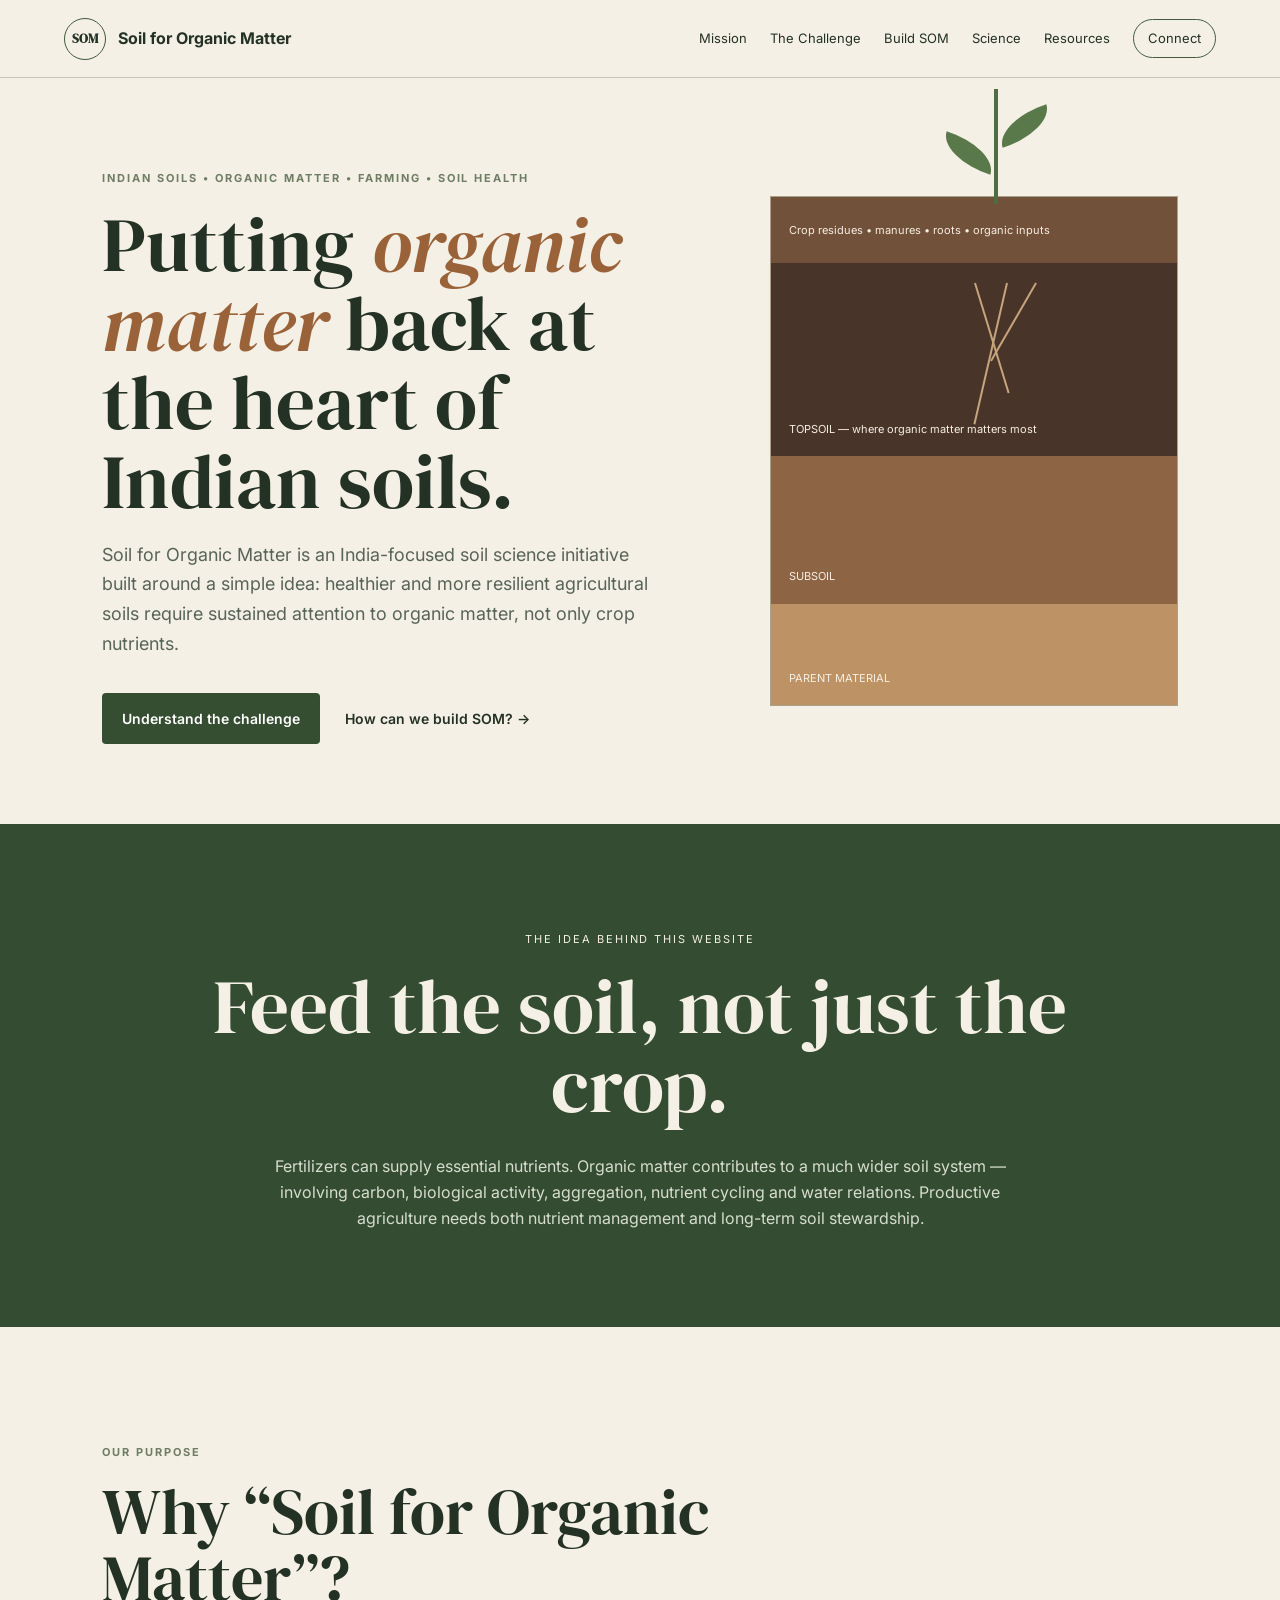
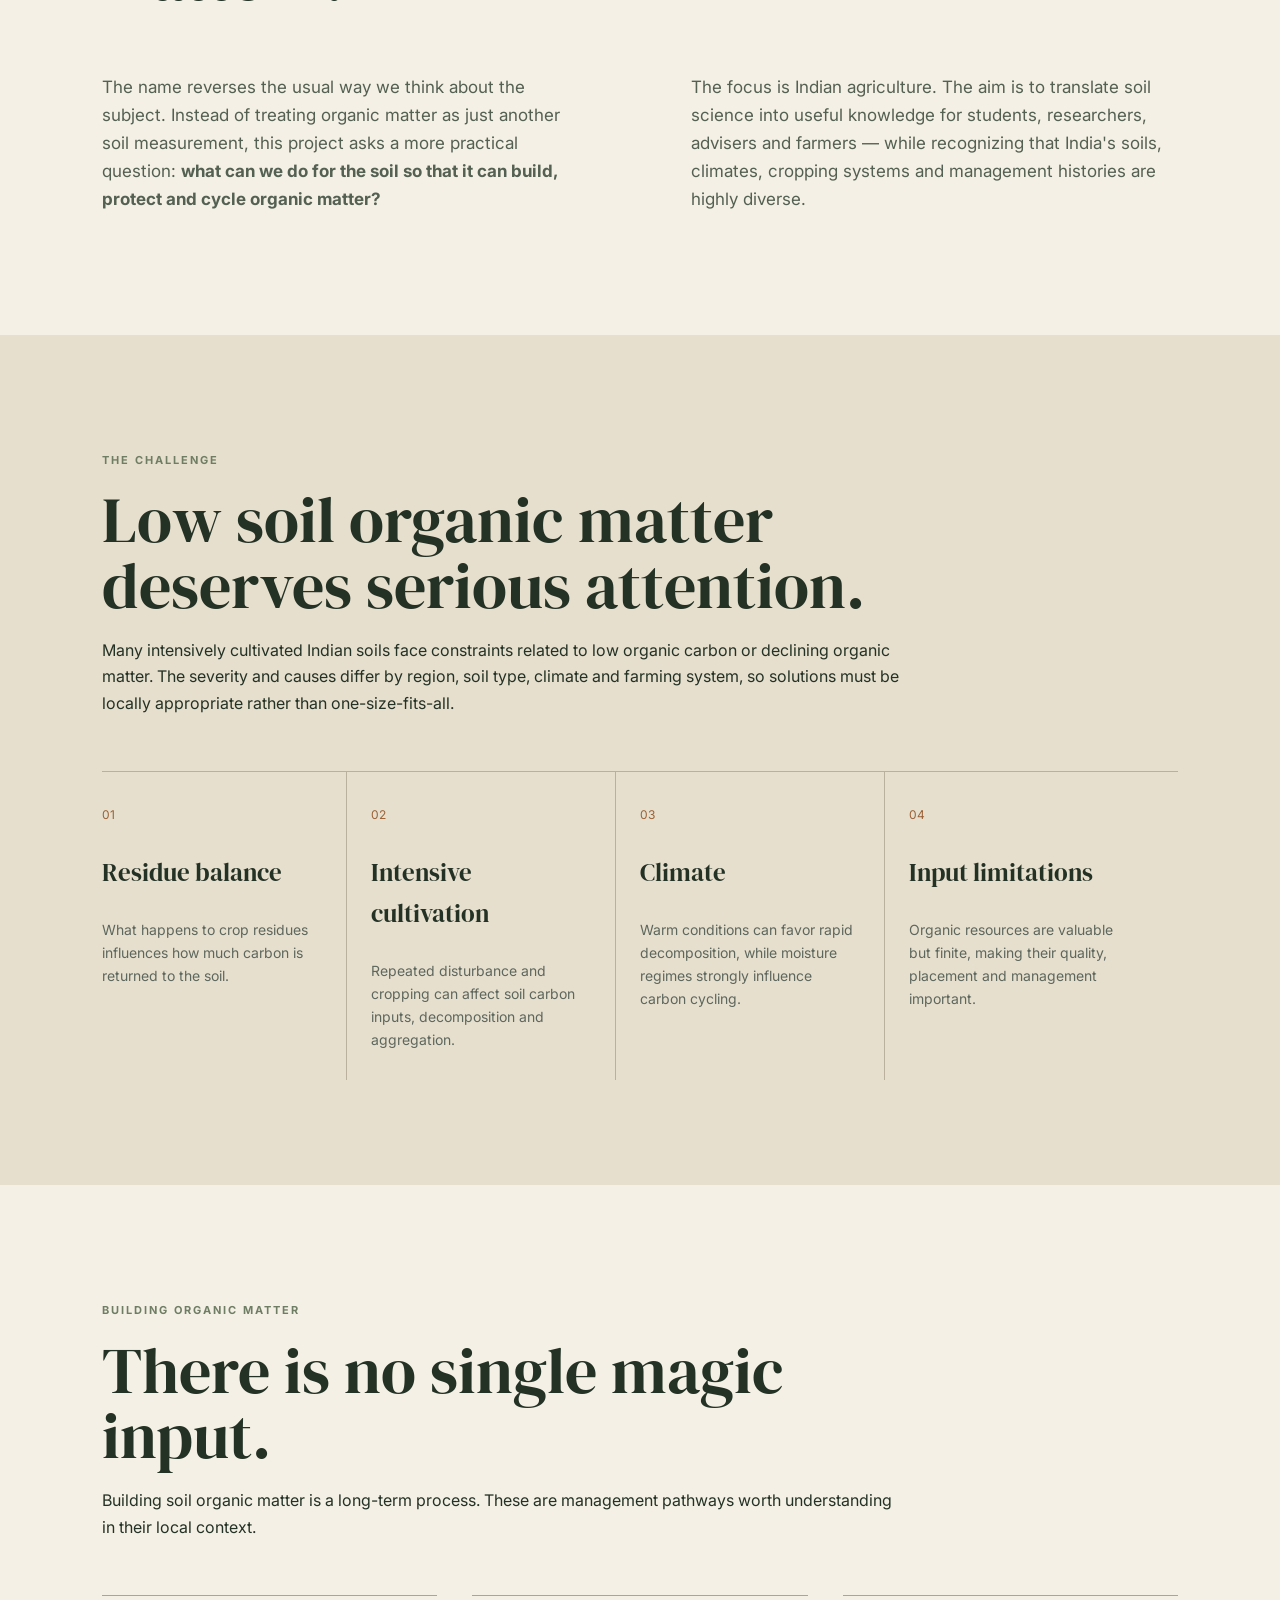
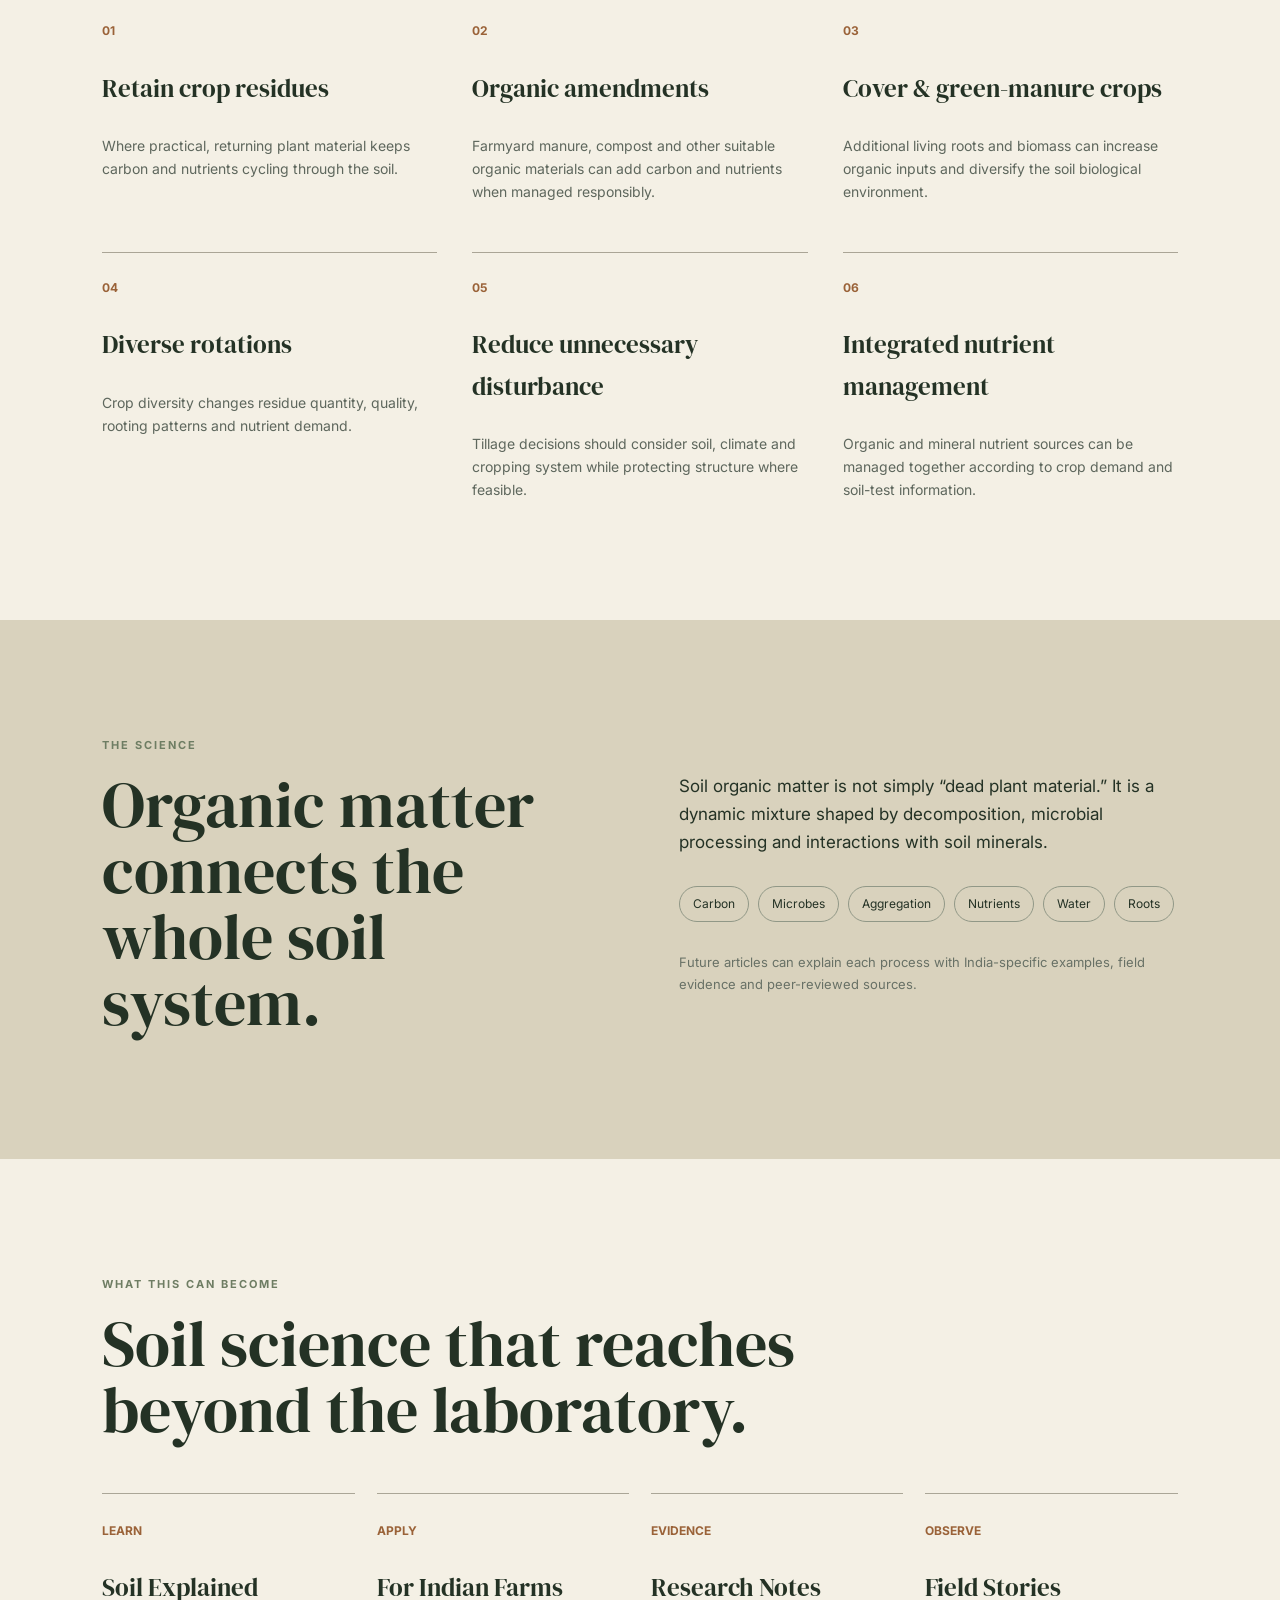
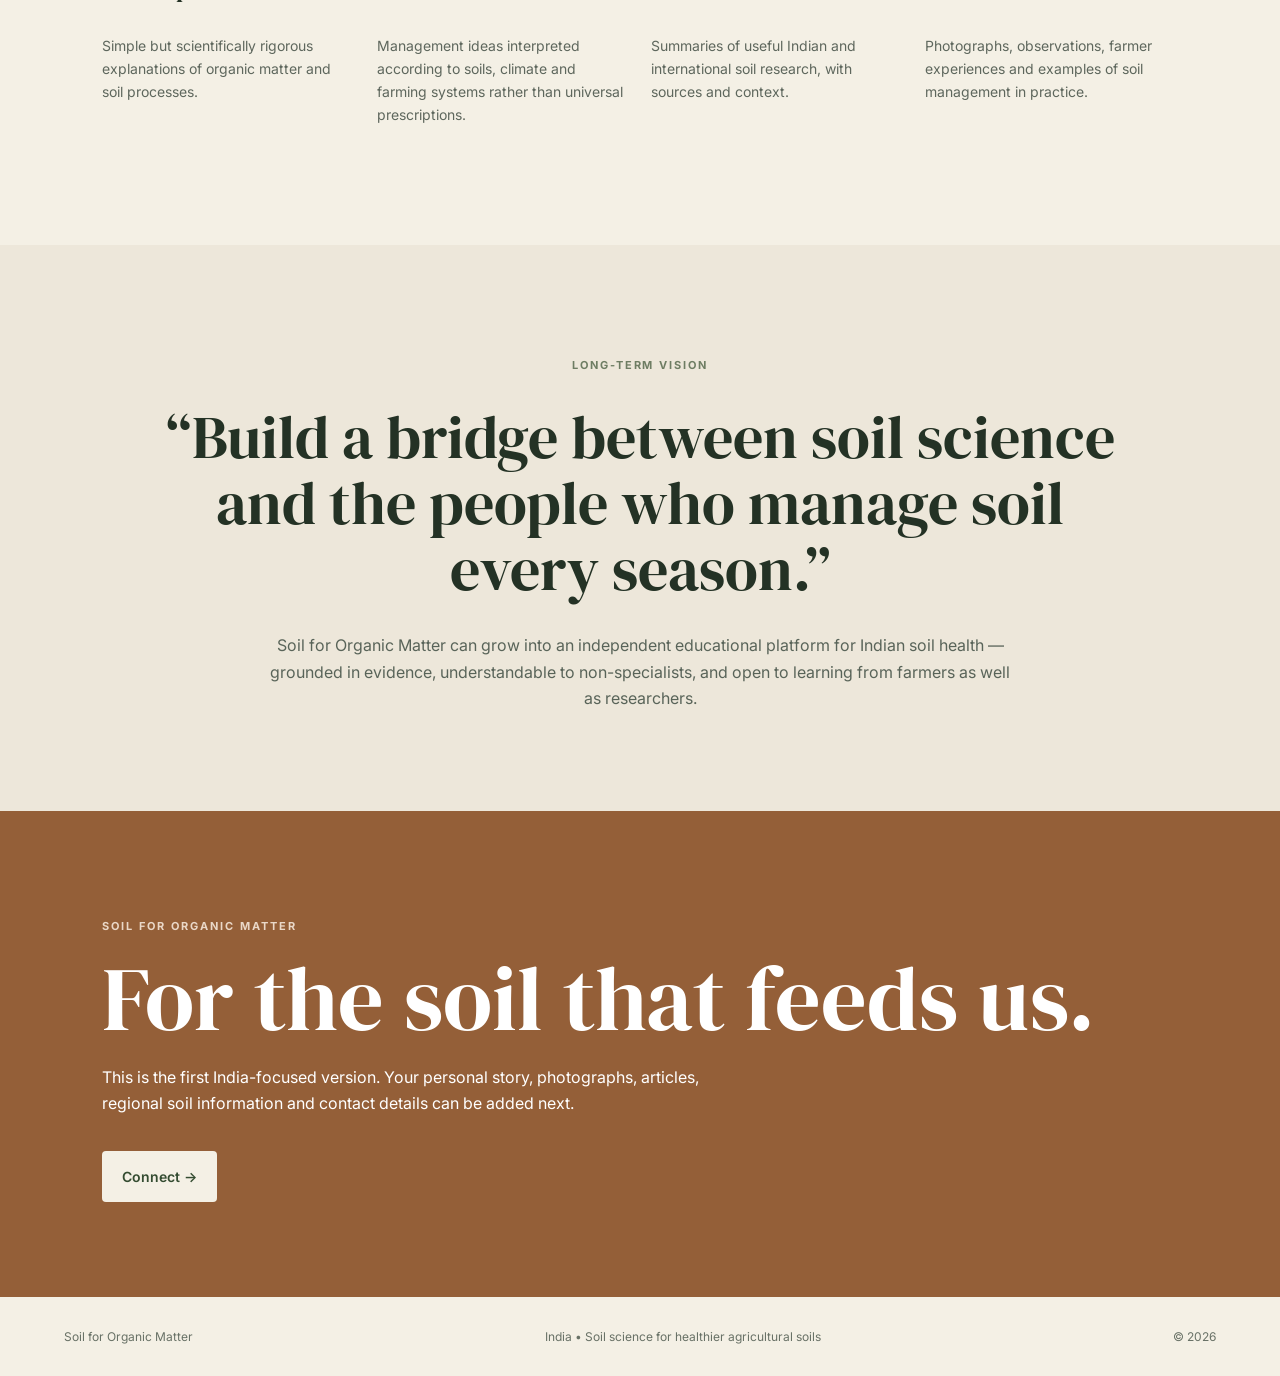
==== index.html @ fc0f581c "Add files via upload" ====
<!DOCTYPE html>
<html lang="en">
<head>
  <meta charset="UTF-8">
  <meta name="viewport" content="width=device-width, initial-scale=1.0">
  <meta name="description" content="Soil for Organic Matter — an India-focused platform for understanding and improving soil organic matter in agricultural soils.">
  <title>Soil for Organic Matter | India</title>
  <link rel="preconnect" href="https://fonts.googleapis.com">
  <link rel="preconnect" href="https://fonts.gstatic.com" crossorigin>
  <link href="https://fonts.googleapis.com/css2?family=DM+Serif+Display&family=Inter:wght@400;500;600;700&display=swap" rel="stylesheet">
  <link rel="stylesheet" href="style.css">
</head>
<body>
<header class="site-header">
  <a class="brand" href="#home"><span class="brand-mark">SOM</span><span>Soil for Organic Matter</span></a>
  <button class="menu" aria-label="Open navigation" aria-expanded="false">☰</button>
  <nav>
    <a href="#mission">Mission</a>
    <a href="#challenge">The Challenge</a>
    <a href="#build">Build SOM</a>
    <a href="#science">Science</a>
    <a href="#resources">Resources</a>
    <a class="nav-button" href="#contact">Connect</a>
  </nav>
</header>

<main>
<section class="hero" id="home">
  <div class="hero-copy">
    <p class="eyebrow">INDIAN SOILS • ORGANIC MATTER • FARMING • SOIL HEALTH</p>
    <h1>Putting <em>organic matter</em> back at the heart of Indian soils.</h1>
    <p class="lead">
      Soil for Organic Matter is an India-focused soil science initiative built around a simple idea:
      healthier and more resilient agricultural soils require sustained attention to organic matter,
      not only crop nutrients.
    </p>
    <div class="actions">
      <a class="primary" href="#challenge">Understand the challenge</a>
      <a class="secondary" href="#build">How can we build SOM? →</a>
    </div>
  </div>

  <div class="soil-card">
    <div class="plant"><span class="leaf l1"></span><span class="leaf l2"></span><span class="stem"></span></div>
    <div class="horizon surface"><span>Crop residues • manures • roots • organic inputs</span></div>
    <div class="horizon topsoil">
      <span class="horizon-label">TOPSOIL — where organic matter matters most</span>
      <i class="root r1"></i><i class="root r2"></i><i class="root r3"></i>
    </div>
    <div class="horizon subsoil"><span class="horizon-label">SUBSOIL</span></div>
    <div class="horizon parent"><span class="horizon-label">PARENT MATERIAL</span></div>
  </div>
</section>

<section class="statement">
  <p>THE IDEA BEHIND THIS WEBSITE</p>
  <h2>Feed the soil, not just the crop.</h2>
  <p class="statement-small">
    Fertilizers can supply essential nutrients. Organic matter contributes to a much wider soil system —
    involving carbon, biological activity, aggregation, nutrient cycling and water relations.
    Productive agriculture needs both nutrient management and long-term soil stewardship.
  </p>
</section>

<section class="section" id="mission">
  <div class="section-heading">
    <p class="eyebrow">OUR PURPOSE</p>
    <h2>Why “Soil for Organic Matter”?</h2>
  </div>
  <div class="two-col">
    <p>
      The name reverses the usual way we think about the subject. Instead of treating organic matter
      as just another soil measurement, this project asks a more practical question:
      <strong>what can we do for the soil so that it can build, protect and cycle organic matter?</strong>
    </p>
    <p>
      The focus is Indian agriculture. The aim is to translate soil science into useful knowledge for
      students, researchers, advisers and farmers — while recognizing that India's soils, climates,
      cropping systems and management histories are highly diverse.
    </p>
  </div>
</section>

<section class="section tinted" id="challenge">
  <div class="section-heading">
    <p class="eyebrow">THE CHALLENGE</p>
    <h2>Low soil organic matter deserves serious attention.</h2>
    <p>
      Many intensively cultivated Indian soils face constraints related to low organic carbon or declining
      organic matter. The severity and causes differ by region, soil type, climate and farming system,
      so solutions must be locally appropriate rather than one-size-fits-all.
    </p>
  </div>
  <div class="cards">
    <article><span class="number">01</span><h3>Residue balance</h3><p>What happens to crop residues influences how much carbon is returned to the soil.</p></article>
    <article><span class="number">02</span><h3>Intensive cultivation</h3><p>Repeated disturbance and cropping can affect soil carbon inputs, decomposition and aggregation.</p></article>
    <article><span class="number">03</span><h3>Climate</h3><p>Warm conditions can favor rapid decomposition, while moisture regimes strongly influence carbon cycling.</p></article>
    <article><span class="number">04</span><h3>Input limitations</h3><p>Organic resources are valuable but finite, making their quality, placement and management important.</p></article>
  </div>
</section>

<section class="section build" id="build">
  <div class="section-heading">
    <p class="eyebrow">BUILDING ORGANIC MATTER</p>
    <h2>There is no single magic input.</h2>
    <p>Building soil organic matter is a long-term process. These are management pathways worth understanding in their local context.</p>
  </div>
  <div class="pathways">
    <div><b>01</b><h3>Retain crop residues</h3><p>Where practical, returning plant material keeps carbon and nutrients cycling through the soil.</p></div>
    <div><b>02</b><h3>Organic amendments</h3><p>Farmyard manure, compost and other suitable organic materials can add carbon and nutrients when managed responsibly.</p></div>
    <div><b>03</b><h3>Cover & green-manure crops</h3><p>Additional living roots and biomass can increase organic inputs and diversify the soil biological environment.</p></div>
    <div><b>04</b><h3>Diverse rotations</h3><p>Crop diversity changes residue quantity, quality, rooting patterns and nutrient demand.</p></div>
    <div><b>05</b><h3>Reduce unnecessary disturbance</h3><p>Tillage decisions should consider soil, climate and cropping system while protecting structure where feasible.</p></div>
    <div><b>06</b><h3>Integrated nutrient management</h3><p>Organic and mineral nutrient sources can be managed together according to crop demand and soil-test information.</p></div>
  </div>
</section>

<section class="section science" id="science">
  <div>
    <p class="eyebrow">THE SCIENCE</p>
    <h2>Organic matter connects the whole soil system.</h2>
  </div>
  <div class="science-copy">
    <p>Soil organic matter is not simply “dead plant material.” It is a dynamic mixture shaped by decomposition, microbial processing and interactions with soil minerals.</p>
    <div class="tags"><span>Carbon</span><span>Microbes</span><span>Aggregation</span><span>Nutrients</span><span>Water</span><span>Roots</span></div>
    <p class="note">Future articles can explain each process with India-specific examples, field evidence and peer-reviewed sources.</p>
  </div>
</section>

<section class="section resources" id="resources">
  <div class="section-heading">
    <p class="eyebrow">WHAT THIS CAN BECOME</p>
    <h2>Soil science that reaches beyond the laboratory.</h2>
  </div>
  <div class="resource-grid">
    <div><b>LEARN</b><h3>Soil Explained</h3><p>Simple but scientifically rigorous explanations of organic matter and soil processes.</p></div>
    <div><b>APPLY</b><h3>For Indian Farms</h3><p>Management ideas interpreted according to soils, climate and farming systems rather than universal prescriptions.</p></div>
    <div><b>EVIDENCE</b><h3>Research Notes</h3><p>Summaries of useful Indian and international soil research, with sources and context.</p></div>
    <div><b>OBSERVE</b><h3>Field Stories</h3><p>Photographs, observations, farmer experiences and examples of soil management in practice.</p></div>
  </div>
</section>

<section class="vision">
  <p class="eyebrow">LONG-TERM VISION</p>
  <blockquote>“Build a bridge between soil science and the people who manage soil every season.”</blockquote>
  <p>
    Soil for Organic Matter can grow into an independent educational platform for Indian soil health —
    grounded in evidence, understandable to non-specialists, and open to learning from farmers as well as researchers.
  </p>
</section>

<section class="contact" id="contact">
  <p class="eyebrow">SOIL FOR ORGANIC MATTER</p>
  <h2>For the soil that feeds us.</h2>
  <p>This is the first India-focused version. Your personal story, photographs, articles, regional soil information and contact details can be added next.</p>
  <a class="primary light" href="mailto:your-email@example.com">Connect →</a>
</section>
</main>

<footer><span>Soil for Organic Matter</span><span>India • Soil science for healthier agricultural soils</span><span id="year"></span></footer>
<script src="script.js"></script>
</body>
</html>
---- style.css ----
*{box-sizing:border-box}html{scroll-behavior:smooth}body{margin:0;background:#f4f0e5;color:#243225;font-family:Inter,Arial,sans-serif;line-height:1.65}a{color:inherit;text-decoration:none}.site-header{height:78px;display:flex;align-items:center;justify-content:space-between;padding:0 5vw;border-bottom:1px solid #cbc5b6;background:rgba(244,240,229,.96);position:sticky;top:0;z-index:10}.brand{display:flex;align-items:center;gap:12px;font-weight:700}.brand-mark{width:42px;height:42px;border:1px solid #40583b;border-radius:50%;display:grid;place-items:center;font-family:"DM Serif Display";font-size:13px}.site-header nav{display:flex;gap:23px;align-items:center;font-size:13px}.site-header nav a:hover{opacity:.58}.nav-button{border:1px solid #435c40;padding:8px 14px;border-radius:30px}.menu{display:none;border:0;background:none;font-size:25px}.hero{min-height:710px;padding:80px 8vw;display:grid;grid-template-columns:1.08fr .78fr;gap:8vw;align-items:center}.eyebrow{font-size:11px;letter-spacing:.18em;font-weight:700;color:#6e7d63}.hero h1,.section h2,.statement h2,.contact h2{font-family:"DM Serif Display",Georgia,serif;font-weight:400;line-height:1.03;margin:18px 0}.hero h1{font-size:clamp(50px,6vw,86px)}.hero h1 em{color:#9a6238;font-weight:400}.lead{font-size:18px;max-width:670px;color:#596459}.actions{display:flex;gap:25px;align-items:center;margin-top:35px}.primary{display:inline-block;background:#354d31;color:white;padding:14px 20px;border-radius:4px;font-size:14px;font-weight:600}.secondary{font-size:14px;font-weight:600}.soil-card{height:510px;position:relative;border:1px solid #aaa18d;background:#d5c49f}.horizon{position:absolute;left:0;right:0;padding:18px;color:#f6eee2;font-size:11px;display:flex;align-items:flex-end}.surface{height:13%;top:0;background:#72513a;align-items:center}.topsoil{height:38%;top:13%;background:#49342a}.subsoil{height:29%;top:51%;background:#8d6545}.parent{height:20%;top:80%;background:#bd9365}.plant{position:absolute;z-index:3;left:55%;top:-108px}.stem{display:block;width:4px;height:115px;background:#4e6d42}.leaf{position:absolute;width:55px;height:28px;background:#59794a;border-radius:100% 0 100% 0}.l1{left:3px;top:23px;transform:rotate(-18deg)}.l2{right:2px;top:50px;transform:scaleX(-1) rotate(-18deg)}.root{position:absolute;top:20px;width:2px;background:#c7a57c;transform-origin:top}.r1{height:145px;left:58%;transform:rotate(13deg)}.r2{height:115px;left:50%;transform:rotate(-17deg)}.r3{height:90px;left:65%;transform:rotate(30deg)}.statement{text-align:center;background:#344c31;color:#f5f0e5;padding:95px 10vw}.statement>p:first-child{font-size:11px;letter-spacing:.18em}.statement h2{font-size:clamp(48px,6vw,78px)}.statement-small{max-width:800px;margin:28px auto 0;color:#d6ddcf}.section{padding:105px 8vw}.section-heading{max-width:800px}.section h2{font-size:clamp(42px,5vw,68px)}.two-col{display:grid;grid-template-columns:1fr 1fr;gap:8vw;margin-top:45px;font-size:17px;color:#536052}.tinted{background:#e6dfce}.cards{display:grid;grid-template-columns:repeat(4,1fr);margin-top:55px;border-top:1px solid #b9b09e}.cards article{padding:28px 24px 15px 0;border-right:1px solid #b9b09e;margin-right:24px}.cards article:last-child{border:0}.number,.pathways b,.resource-grid b{color:#9a6238;font-size:12px}.cards h3,.pathways h3,.resource-grid h3{font-family:"DM Serif Display";font-size:25px;font-weight:400}.cards p,.pathways p,.resource-grid p{font-size:14px;color:#5e675d}.build{background:#f4f0e5}.pathways{display:grid;grid-template-columns:repeat(3,1fr);gap:35px;margin-top:55px}.pathways>div{border-top:1px solid #aaa596;padding-top:20px}.science{background:#d9d2bd;display:grid;grid-template-columns:.9fr 1fr;gap:10vw}.science-copy{padding-top:30px;font-size:17px}.tags{display:flex;flex-wrap:wrap;gap:9px;margin:30px 0}.tags span{border:1px solid #919887;border-radius:30px;padding:7px 13px;font-size:12px}.note{font-size:13px;color:#687166}.resource-grid{display:grid;grid-template-columns:repeat(4,1fr);gap:22px;margin-top:50px}.resource-grid>div{border-top:1px solid #aaa697;padding-top:22px}.vision{text-align:center;padding:100px 12vw;background:#ede7da}.vision blockquote{font-family:"DM Serif Display";font-size:clamp(35px,5vw,60px);line-height:1.1;max-width:1000px;margin:30px auto}.vision>p:last-child{max-width:760px;margin:auto;color:#596459}.contact{background:#945f38;color:white;padding:95px 8vw}.contact .eyebrow{color:#ead8c8}.contact h2{font-size:clamp(50px,7vw,90px)}.contact>p{max-width:650px}.light{background:#f4f0e5;color:#344c31;margin-top:18px}footer{padding:30px 5vw;display:flex;justify-content:space-between;font-size:12px;color:#687166}@media(max-width:850px){.menu{display:block}.site-header nav{display:none;position:absolute;top:78px;left:0;right:0;background:#f4f0e5;padding:25px 6vw;flex-direction:column;align-items:flex-start;border-bottom:1px solid #ccc}.site-header nav.open{display:flex}.hero{grid-template-columns:1fr}.soil-card{height:430px;margin-top:70px}.two-col,.science{grid-template-columns:1fr}.cards,.pathways,.resource-grid{grid-template-columns:1fr}.cards article{border-right:0;border-bottom:1px solid #b9b09e;margin:0}.actions{align-items:flex-start;flex-direction:column}footer{flex-direction:column;gap:8px}}
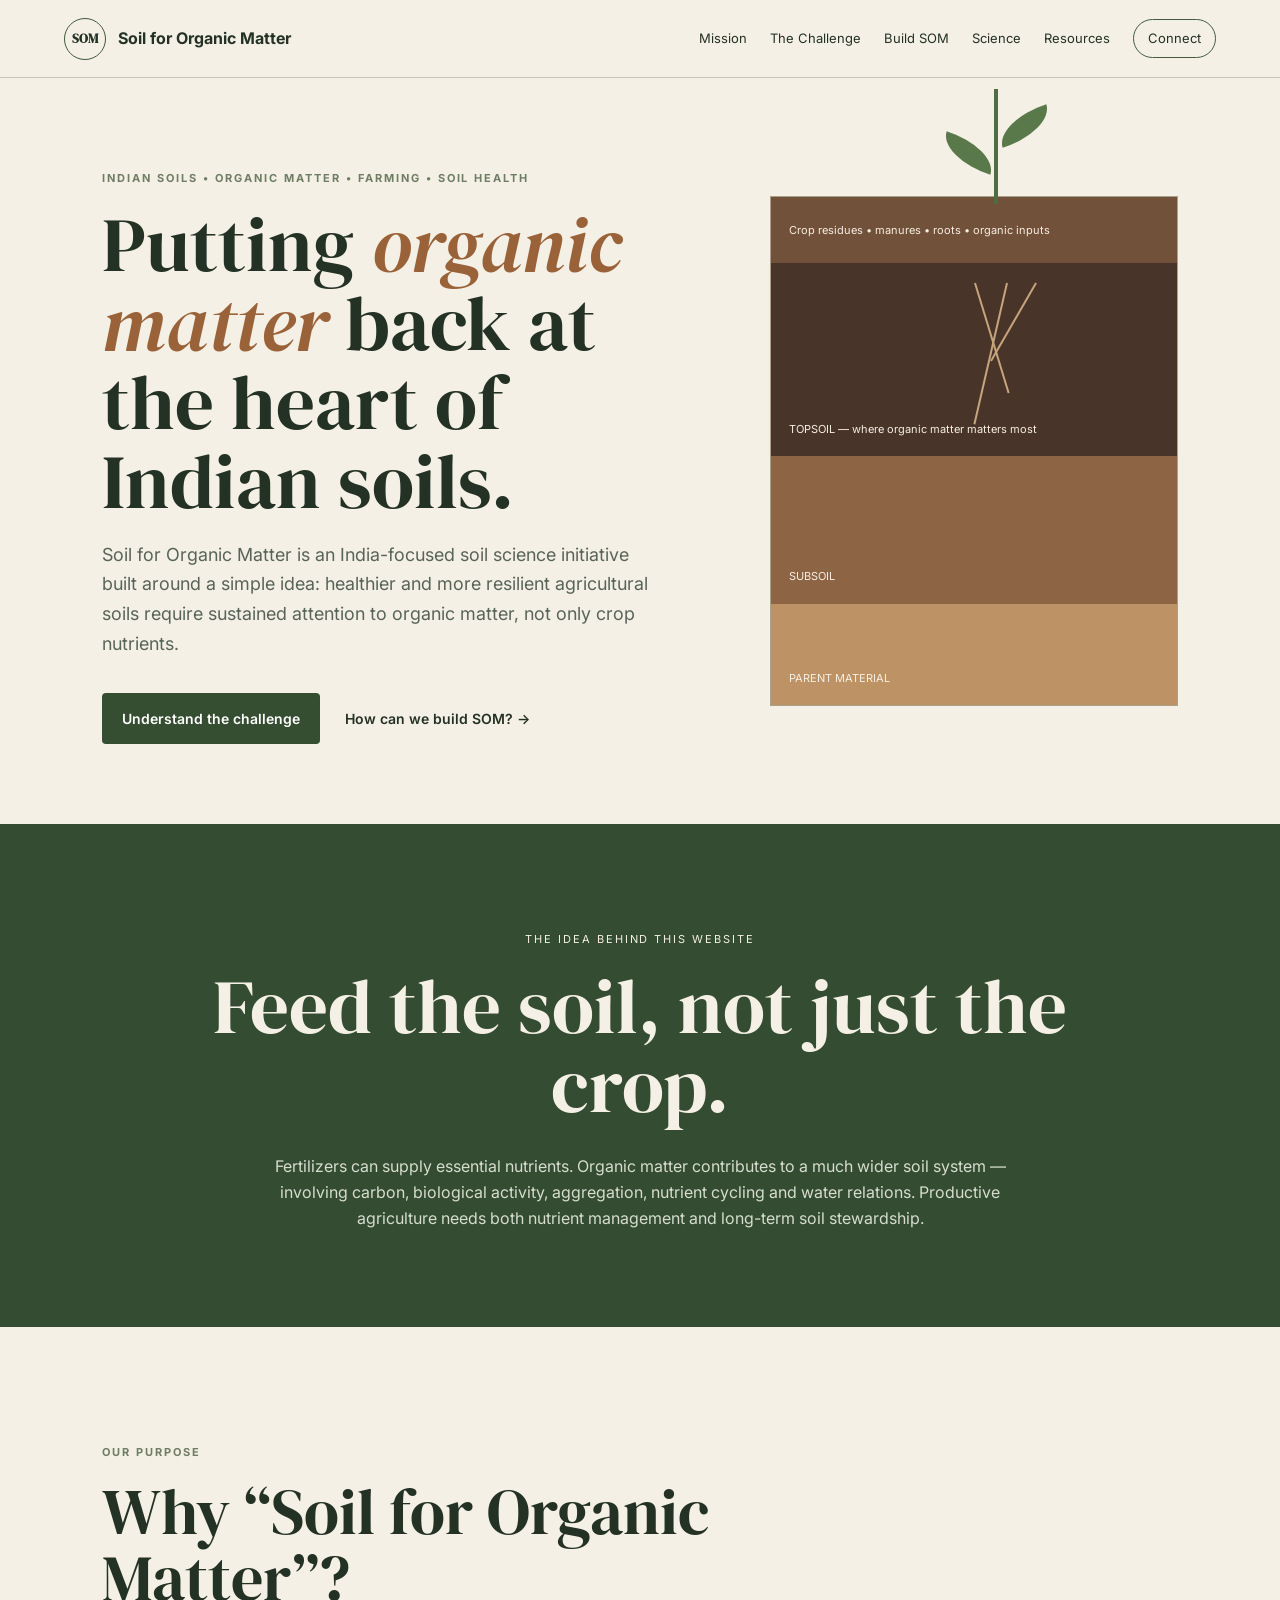
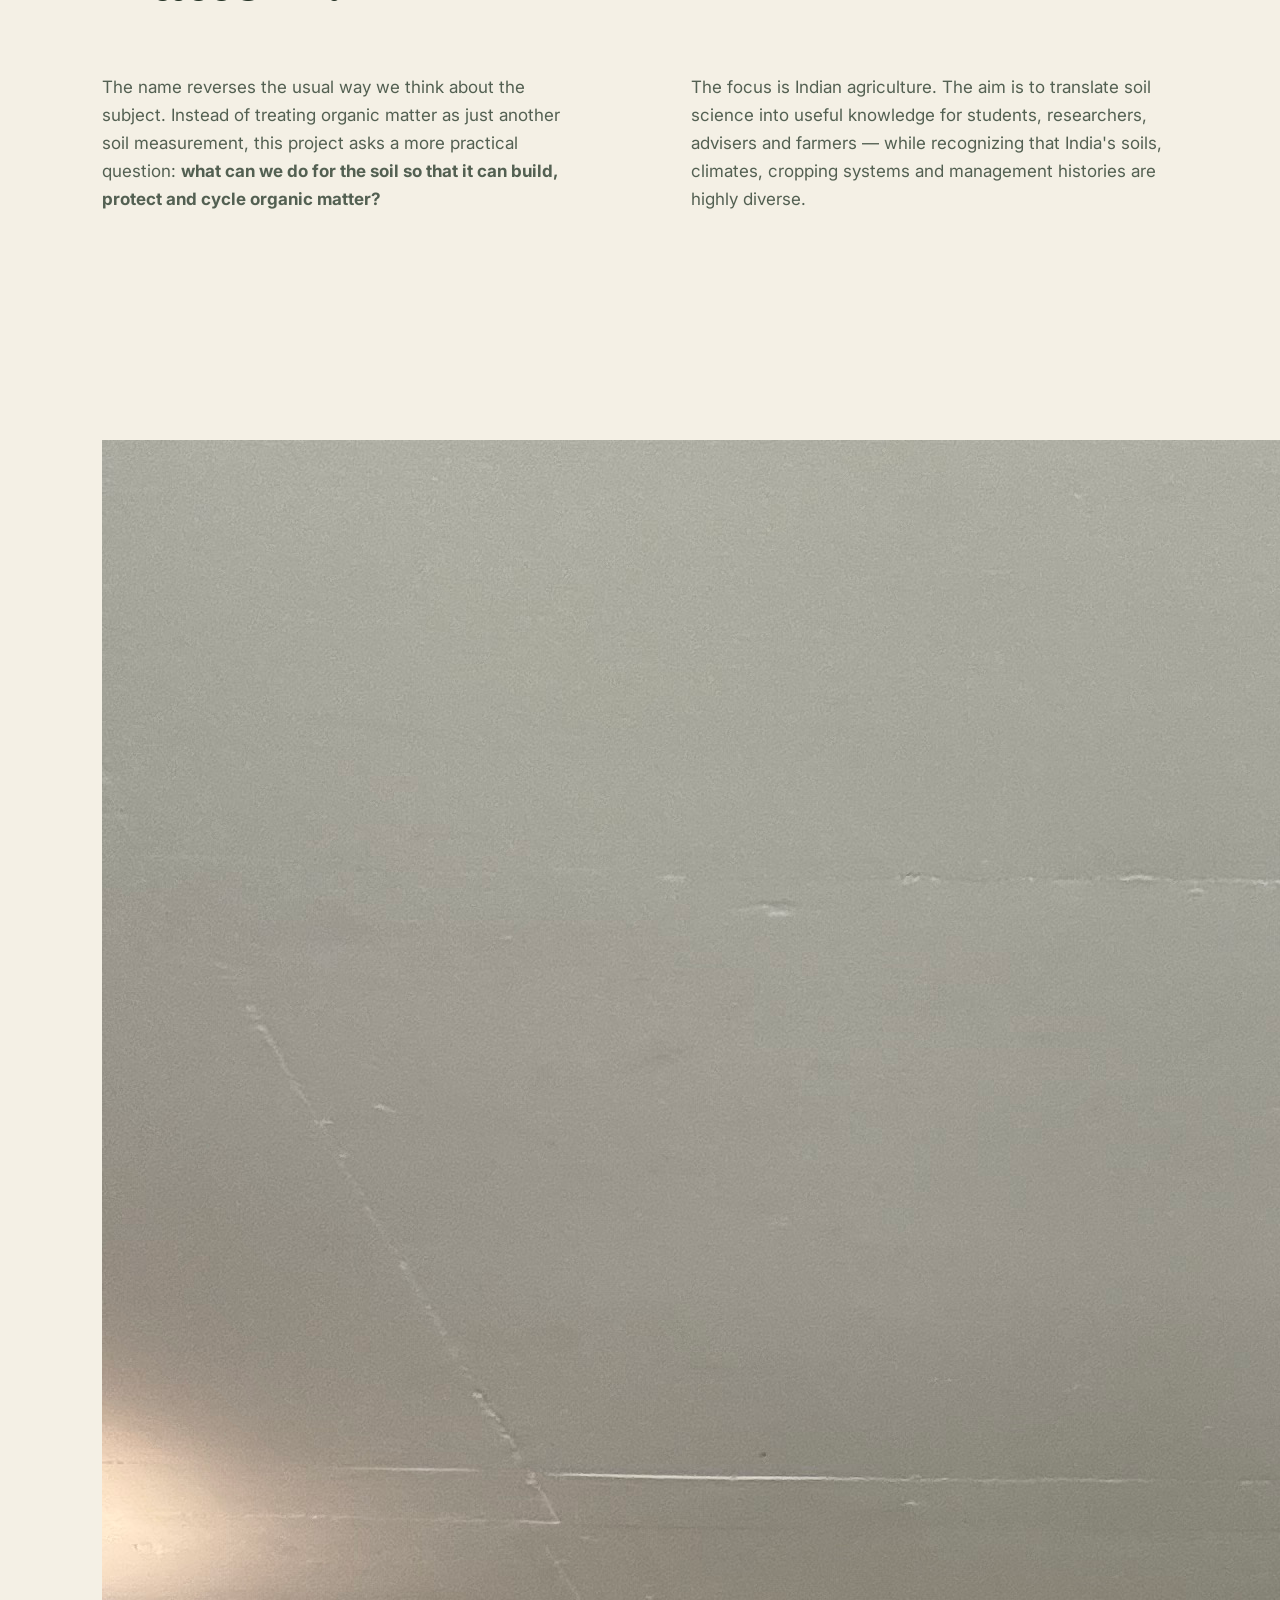
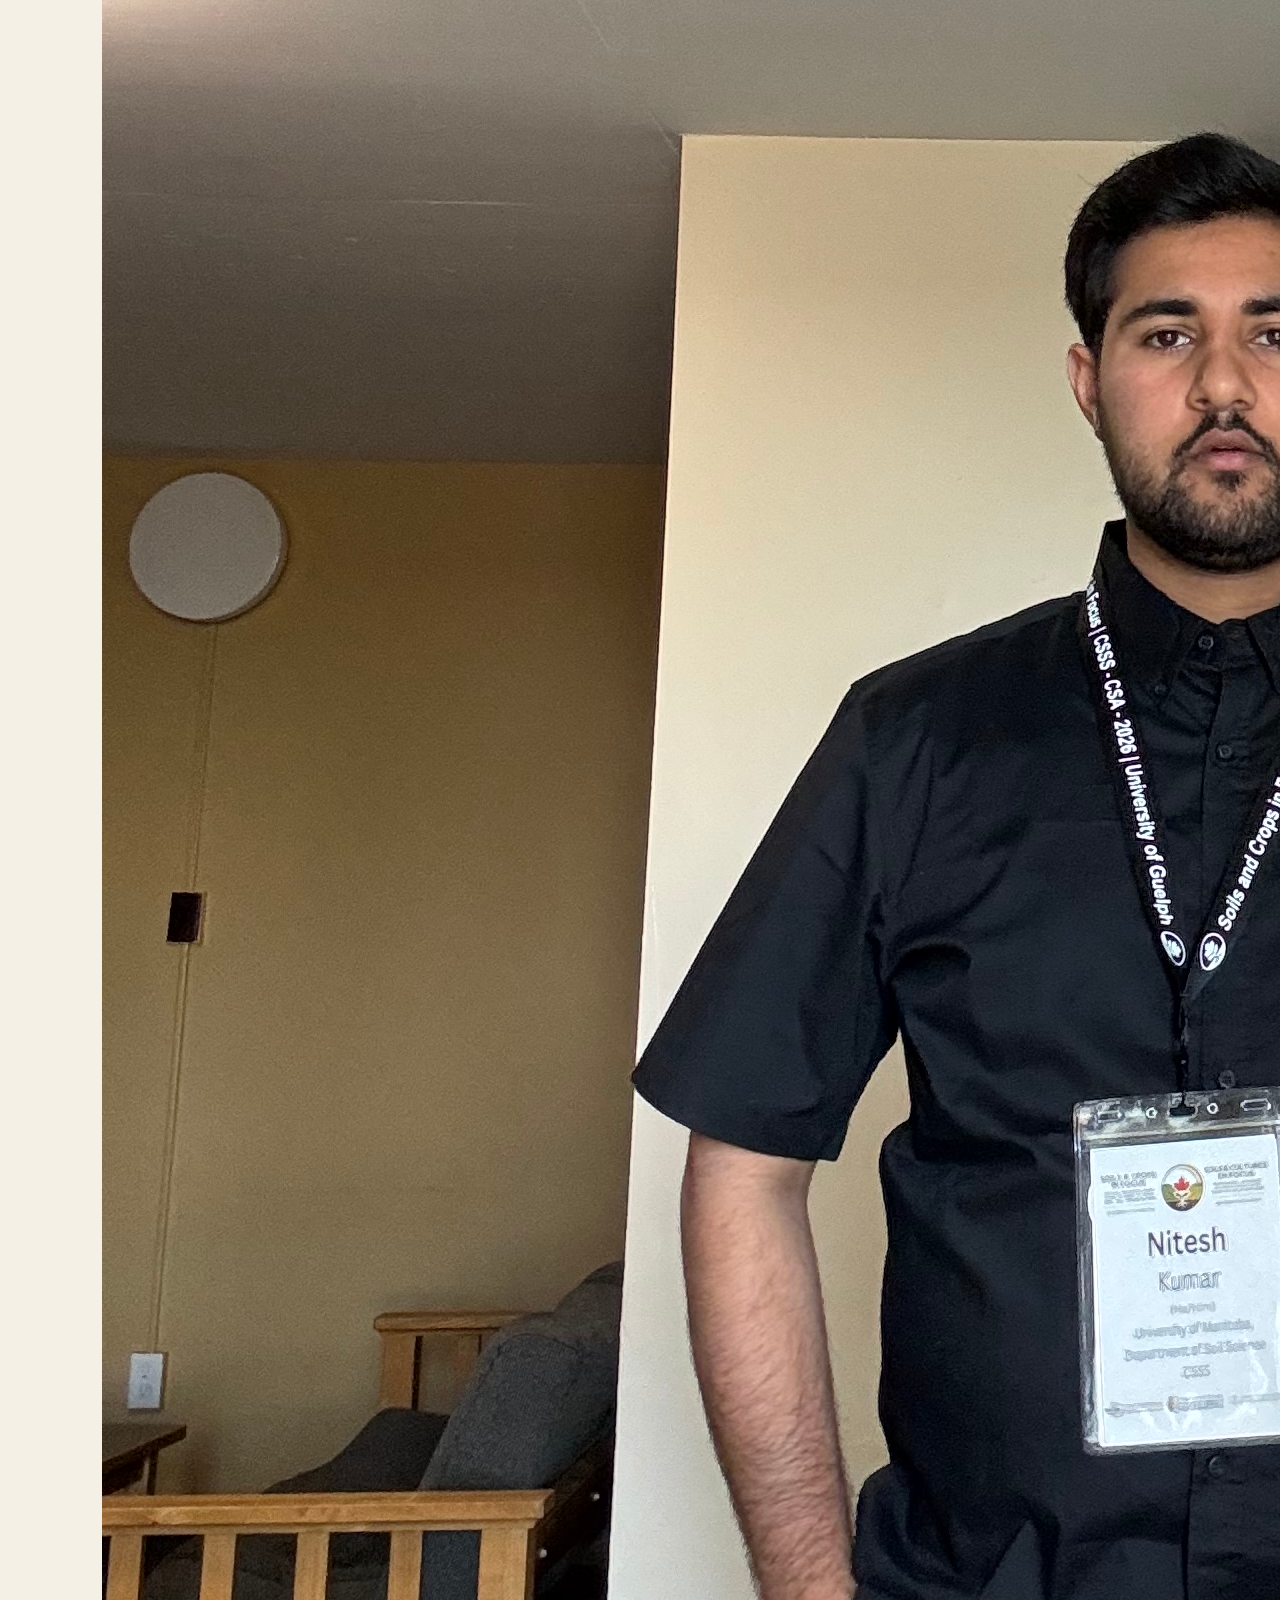
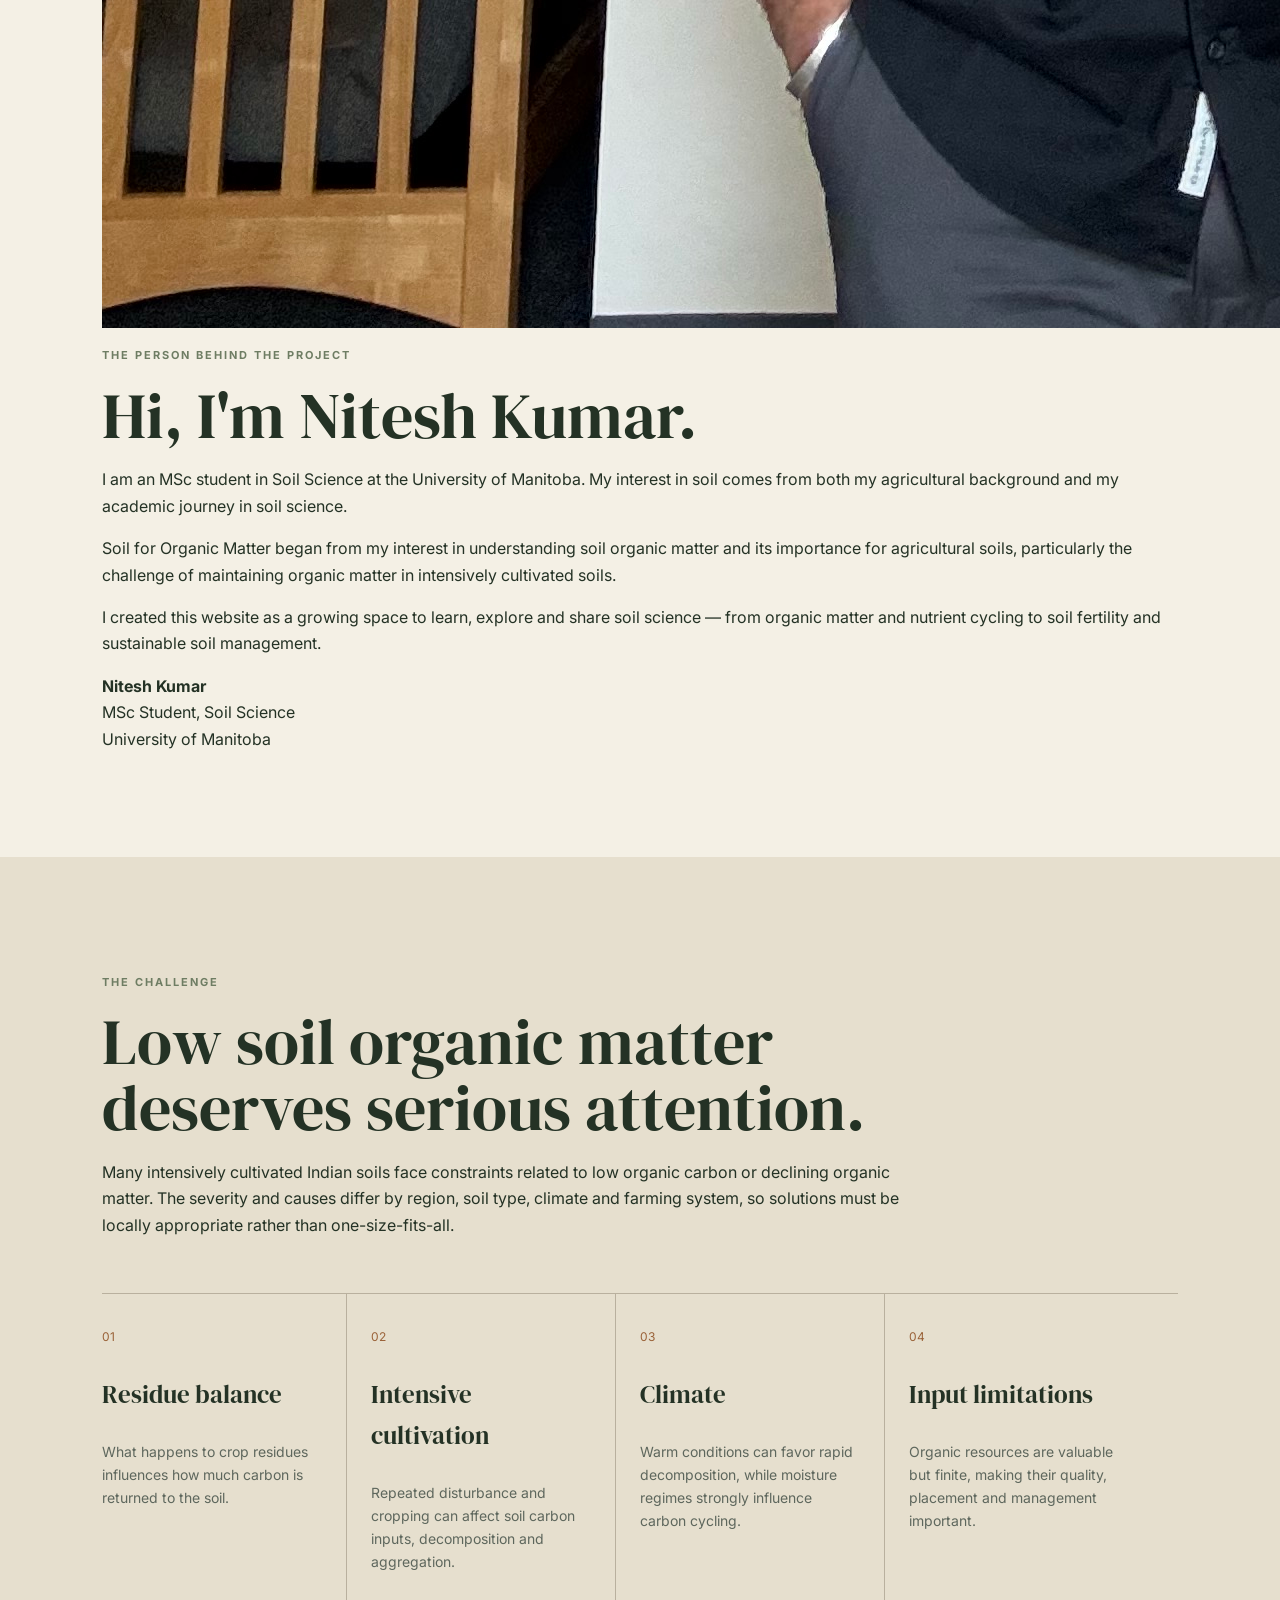
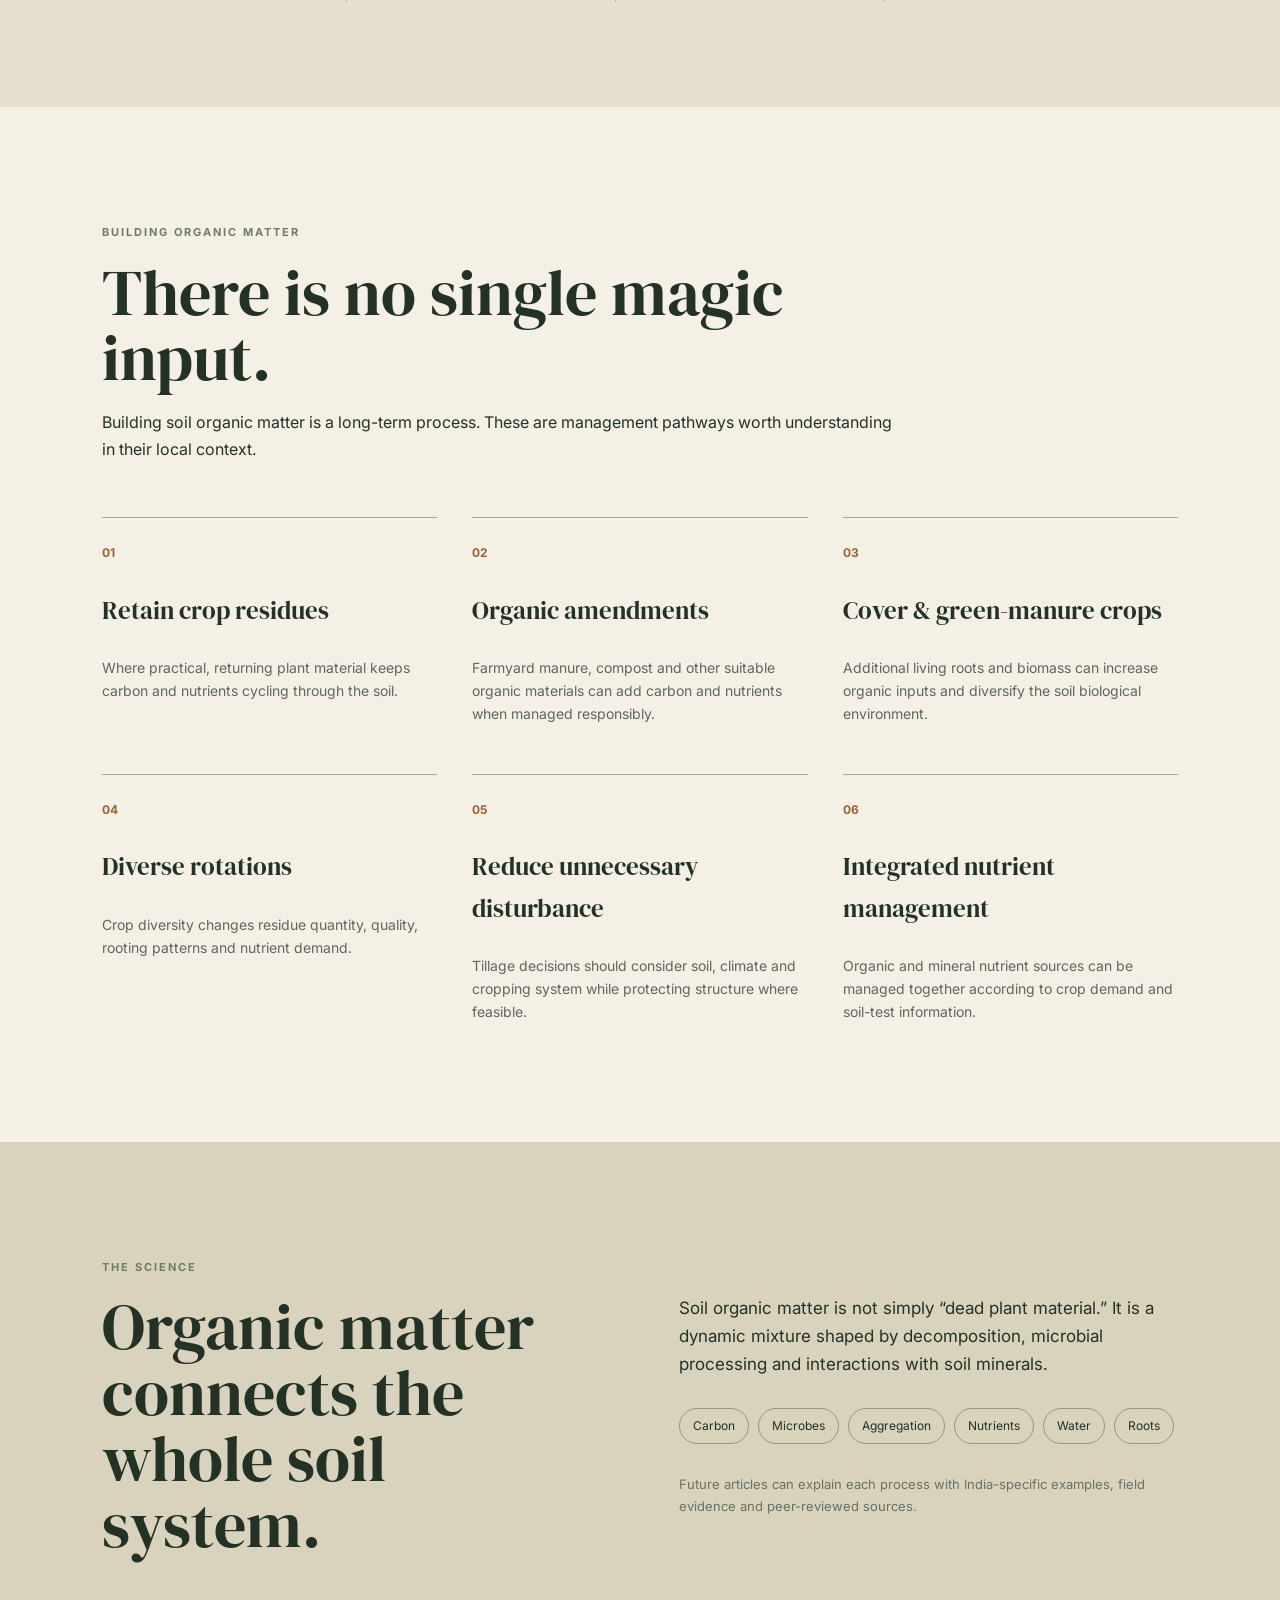
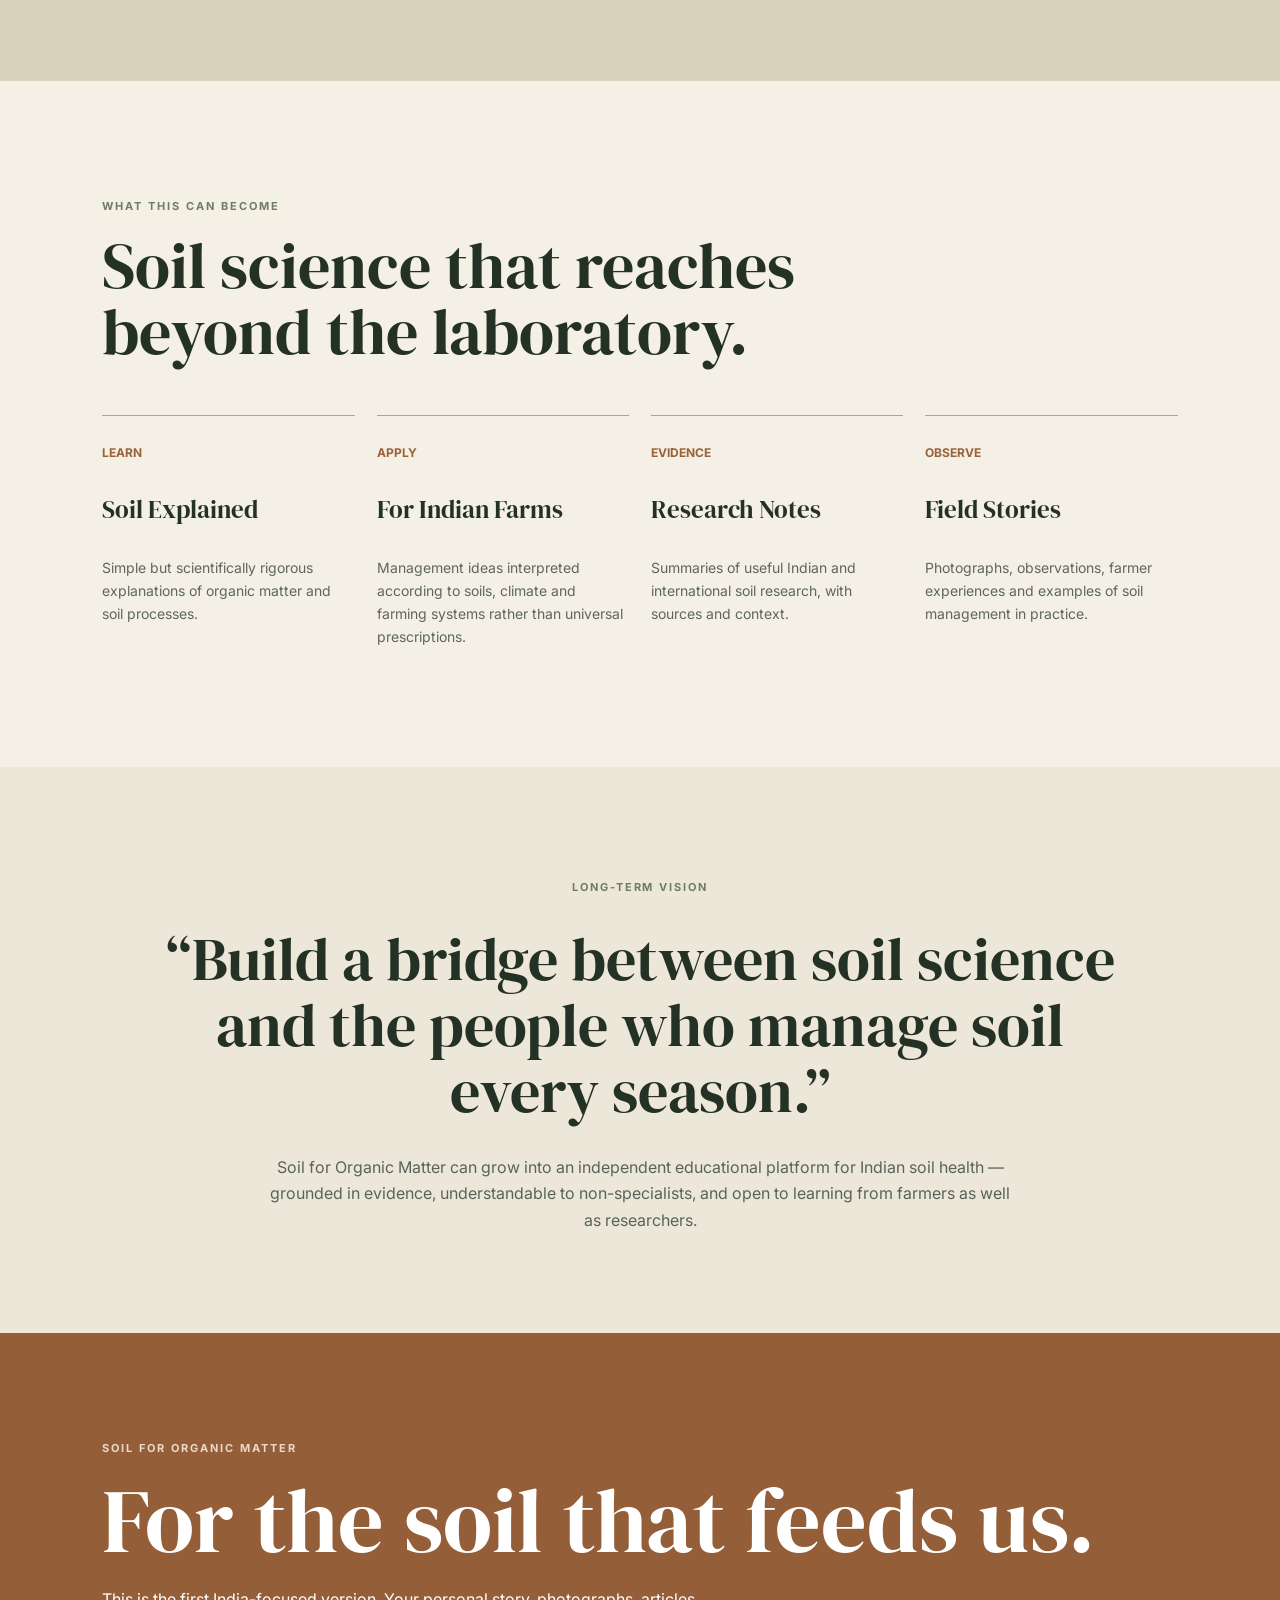
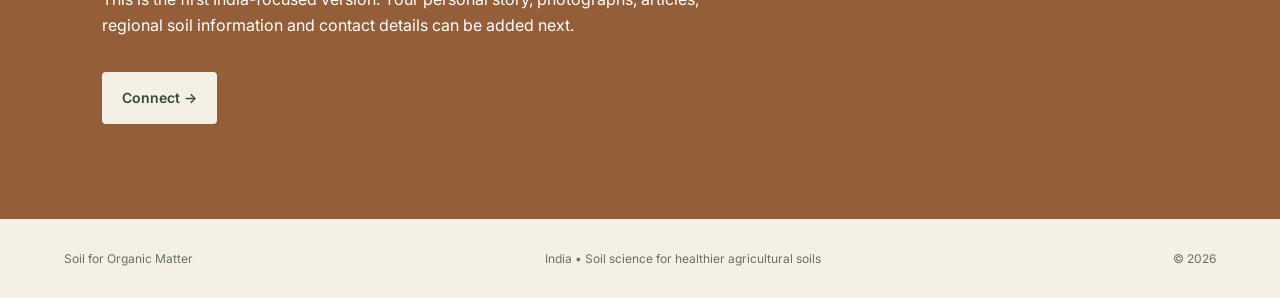
==== commit b6c61875: "Introduce founder Nitesh Kumar and project details Added a section introducing Nitesh Kumar, detaili" ====
--- a/index.html
+++ b/index.html
@@ -78,6 +78,41 @@
       students, researchers, advisers and farmers — while recognizing that India's soils, climates,
       cropping systems and management histories are highly diverse.
     </p>
+  </div>
+</section> <section class="section founder" id="founder">
+  <div class="founder-photo">
+    <img src="IMG_6547.jpeg" alt="Nitesh Kumar">
+  </div>
+
+  <div class="founder-content">
+    <p class="eyebrow">THE PERSON BEHIND THE PROJECT</p>
+
+    <h2>Hi, I'm Nitesh Kumar.</h2>
+
+    <p>
+      I am an MSc student in Soil Science at the University of Manitoba.
+      My interest in soil comes from both my agricultural background and
+      my academic journey in soil science.
+    </p>
+
+    <p>
+      Soil for Organic Matter began from my interest in understanding
+      soil organic matter and its importance for agricultural soils,
+      particularly the challenge of maintaining organic matter in
+      intensively cultivated soils.
+    </p>
+
+    <p>
+      I created this website as a growing space to learn, explore and
+      share soil science — from organic matter and nutrient cycling to
+      soil fertility and sustainable soil management.
+    </p>
+
+    <div class="founder-details">
+      <strong>Nitesh Kumar</strong><br>
+      MSc Student, Soil Science<br>
+      University of Manitoba
+    </div>
   </div>
 </section>
 
@@ -160,4 +195,4 @@
 <footer><span>Soil for Organic Matter</span><span>India • Soil science for healthier agricultural soils</span><span id="year"></span></footer>
 <script src="script.js"></script>
 </body>
-</html>+</html>
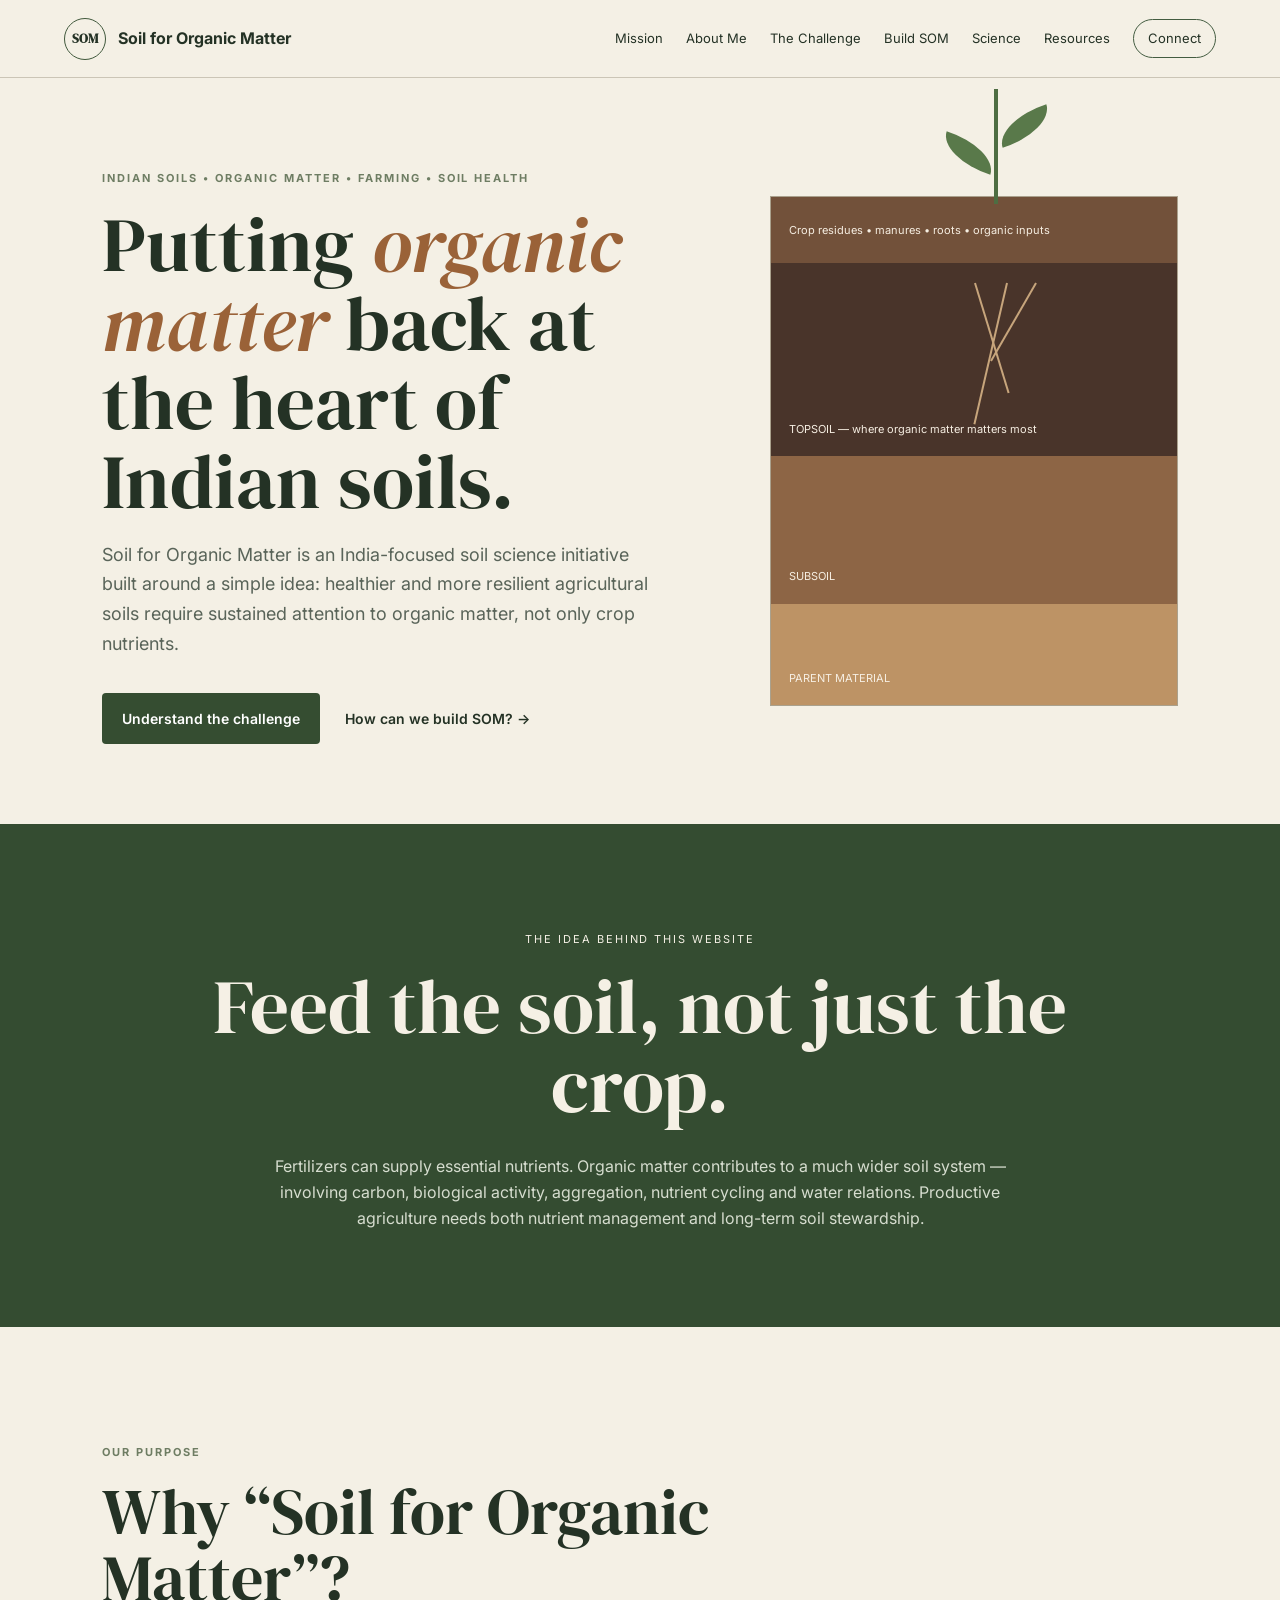
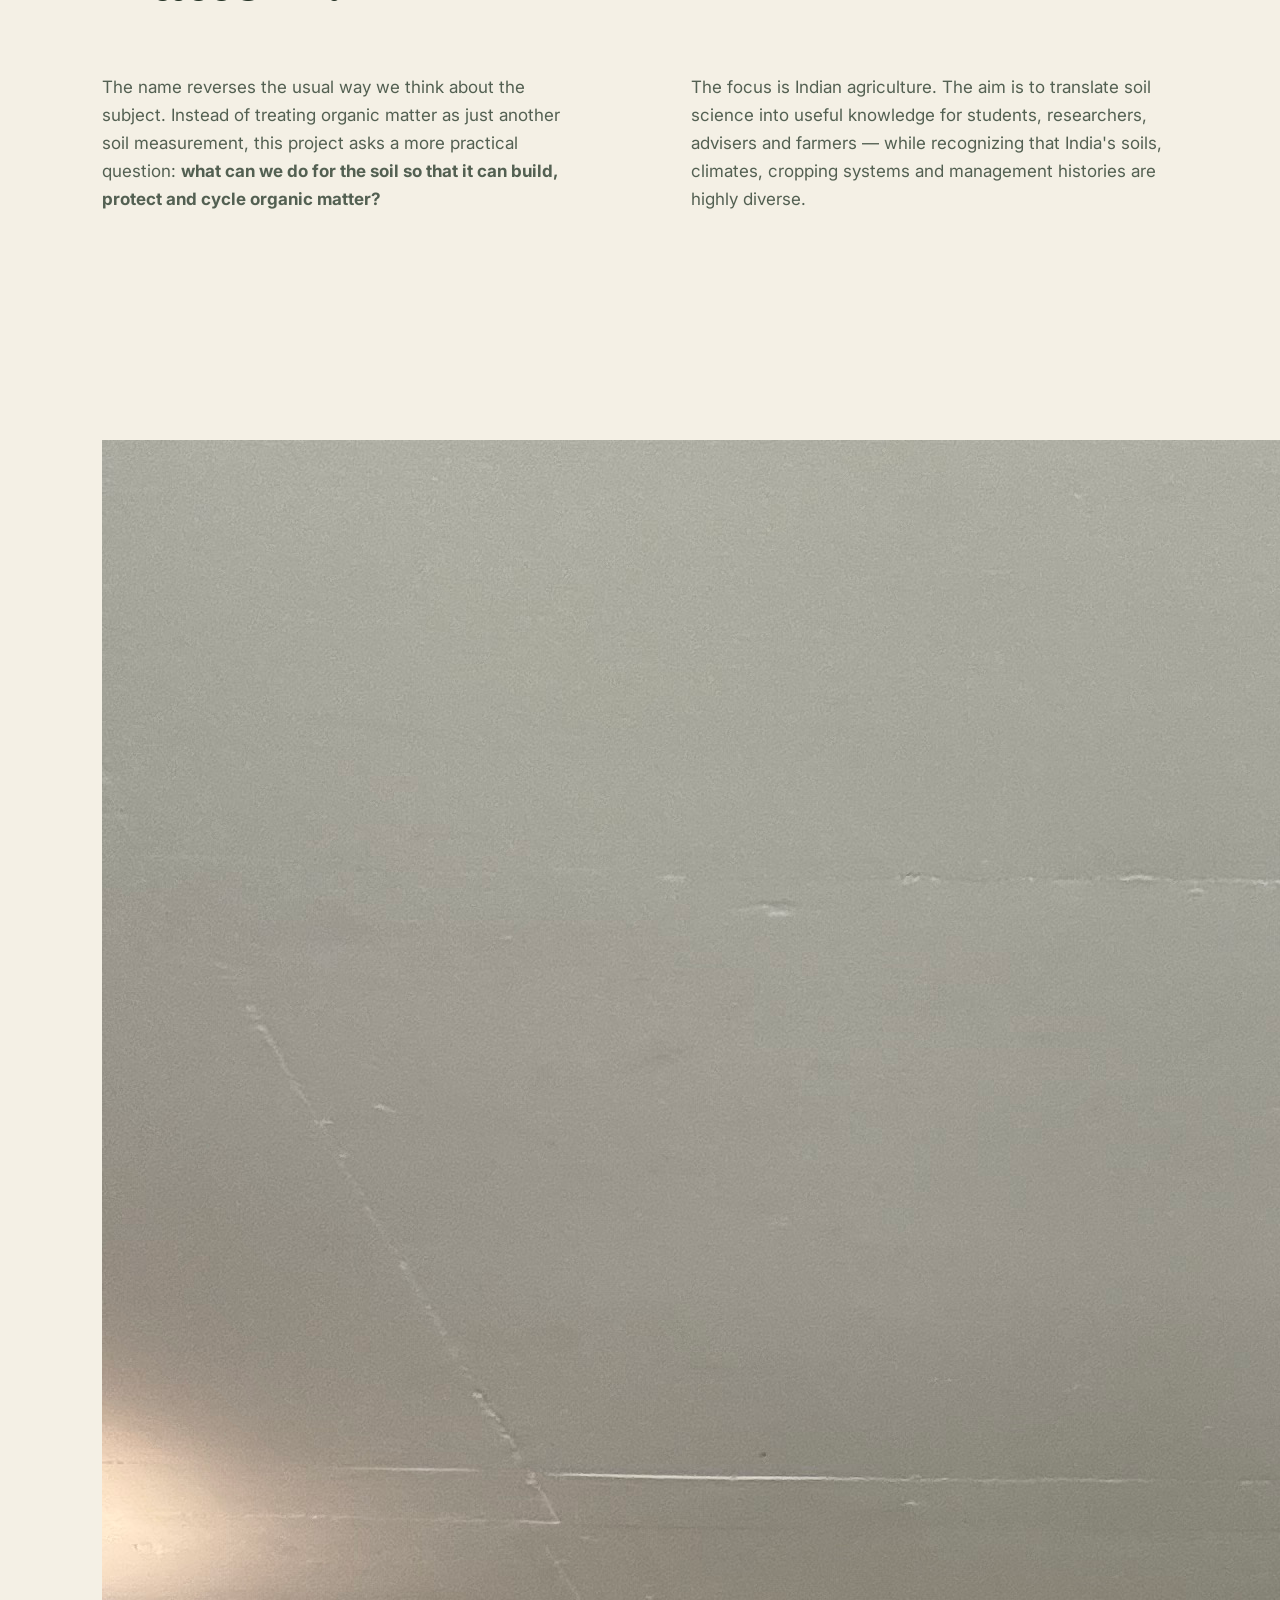
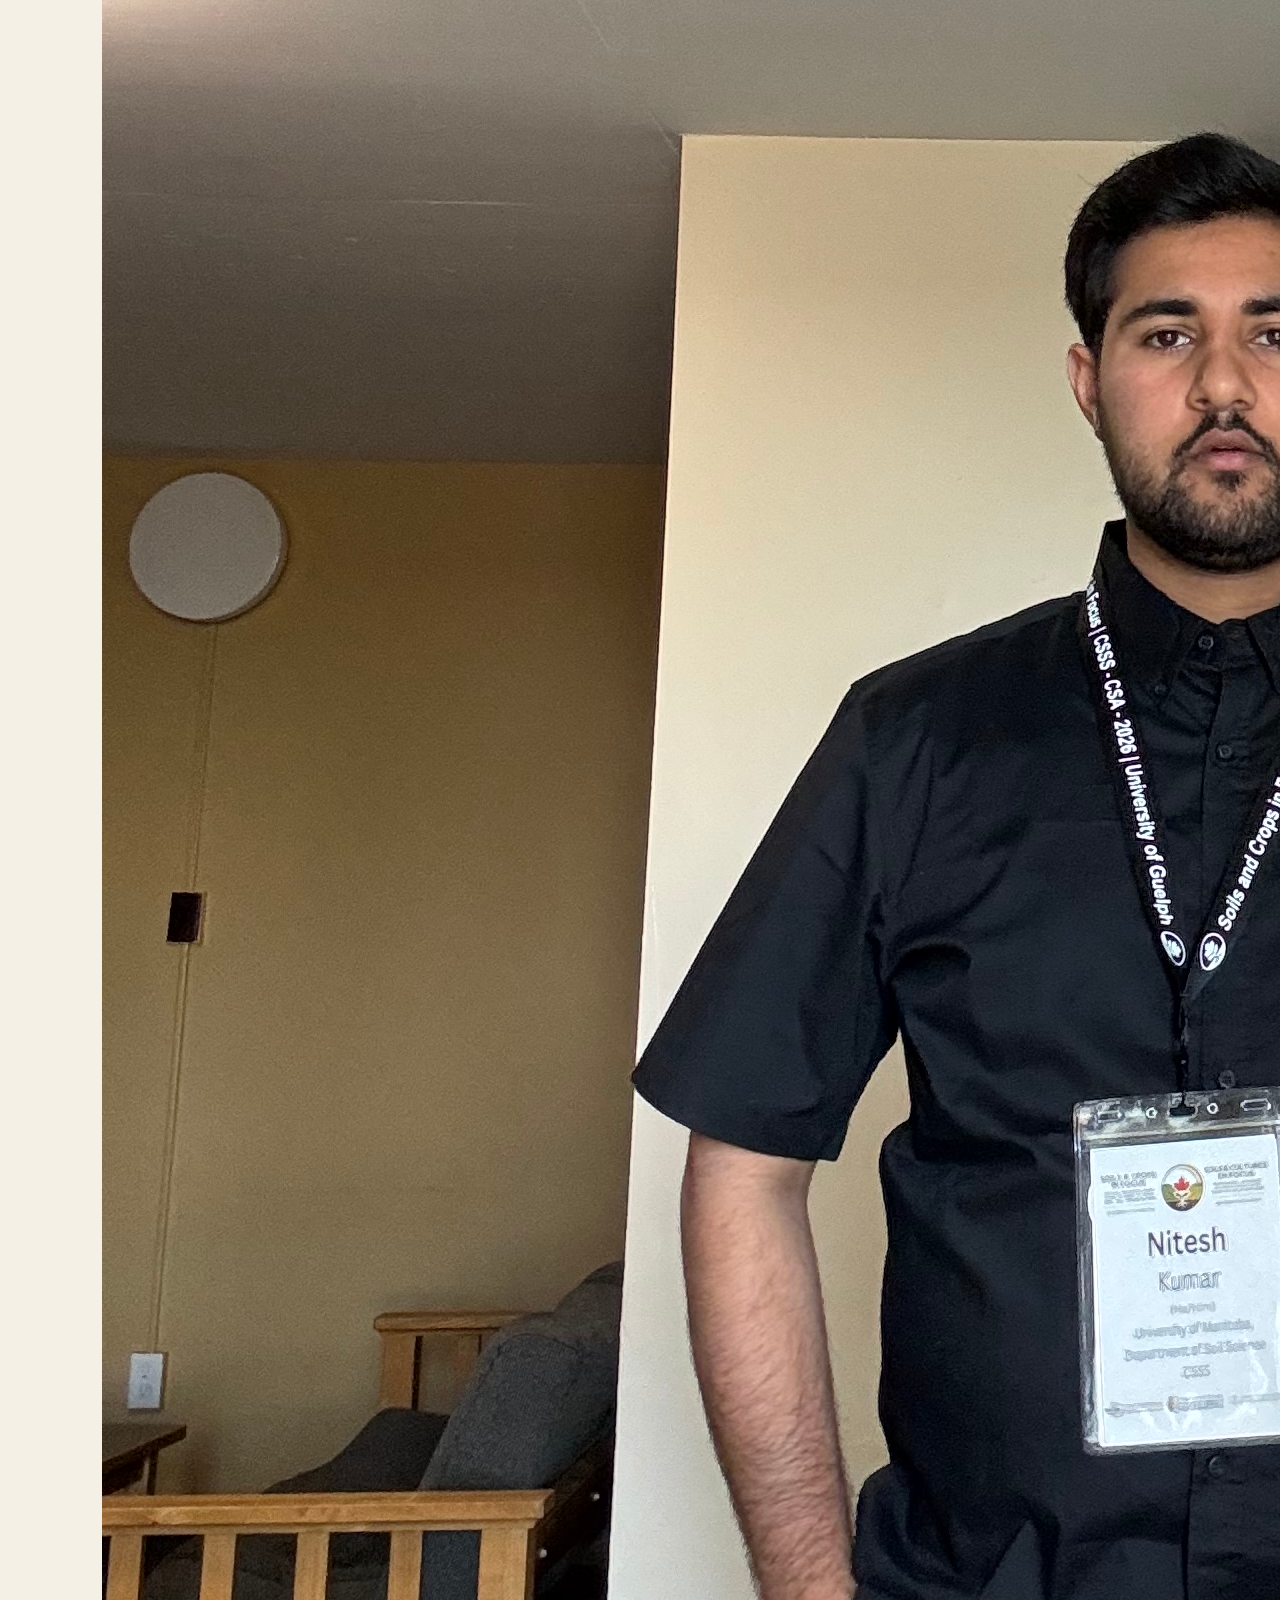
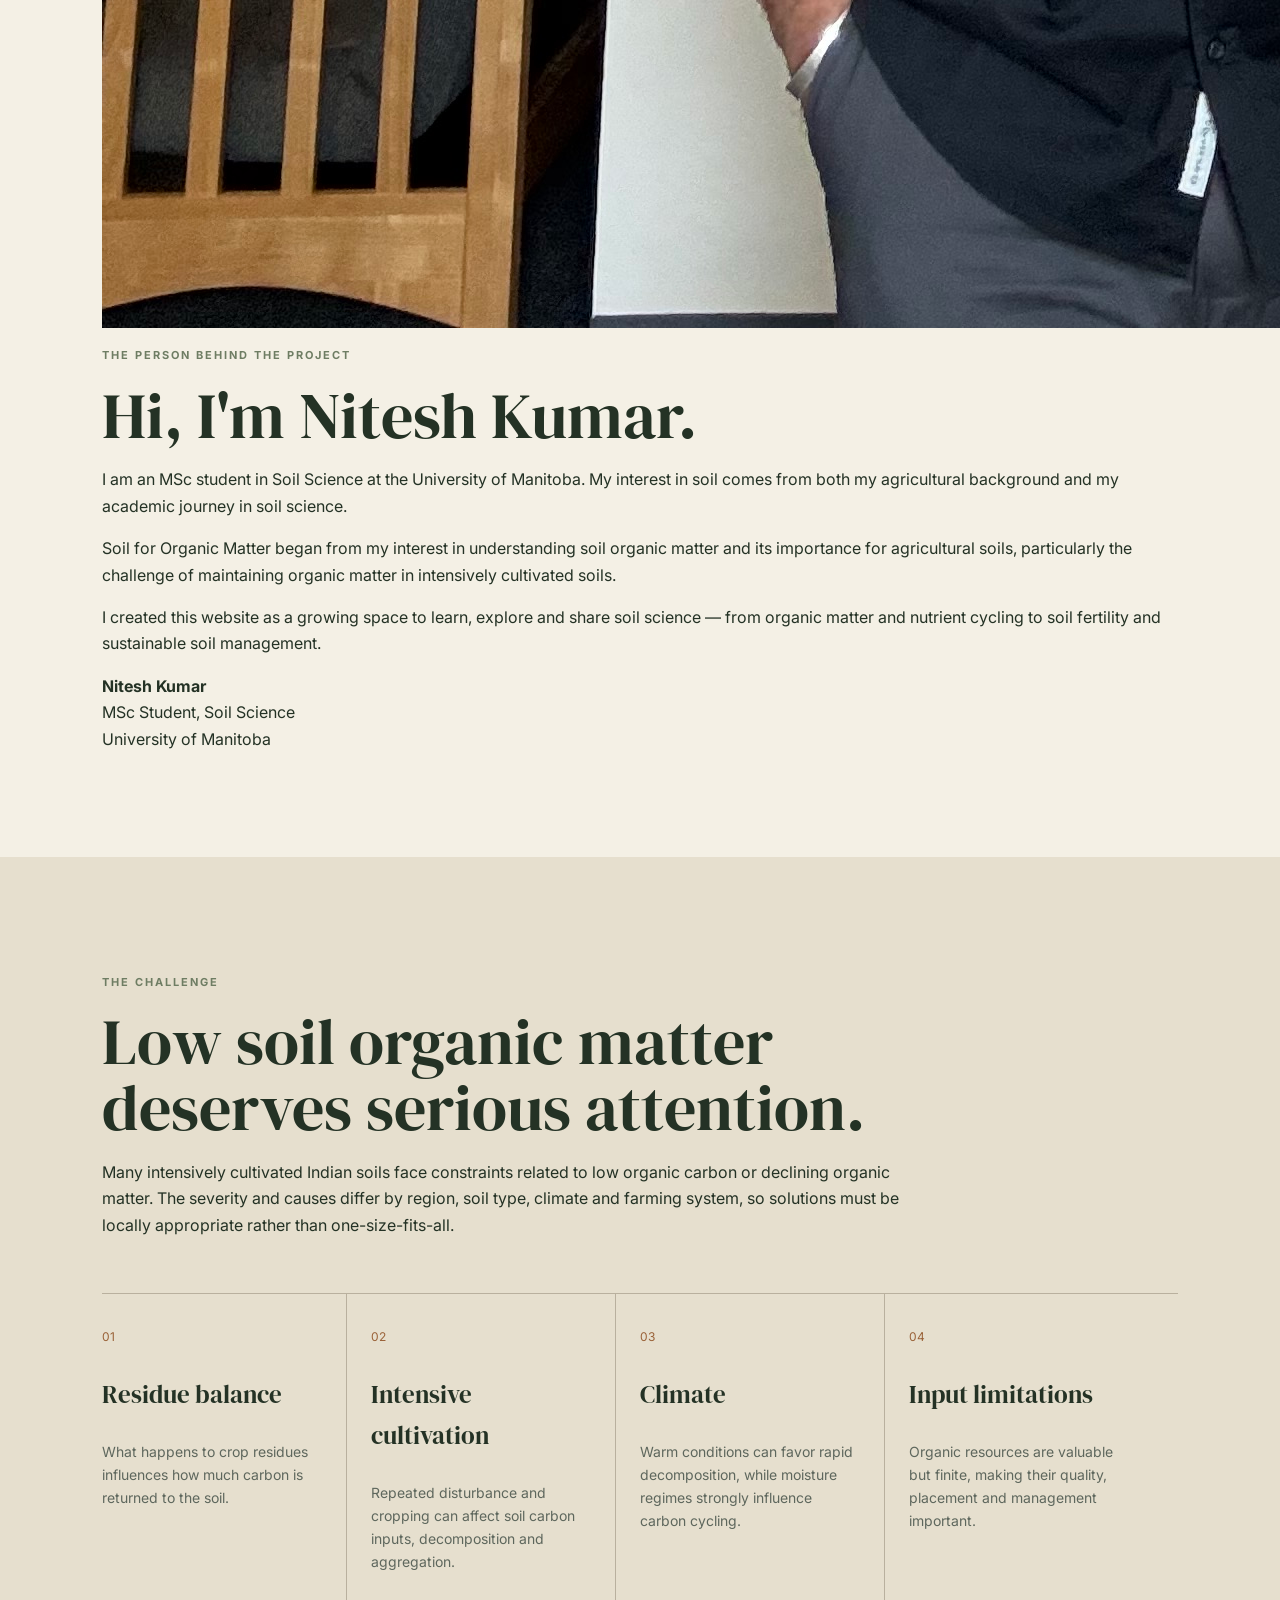
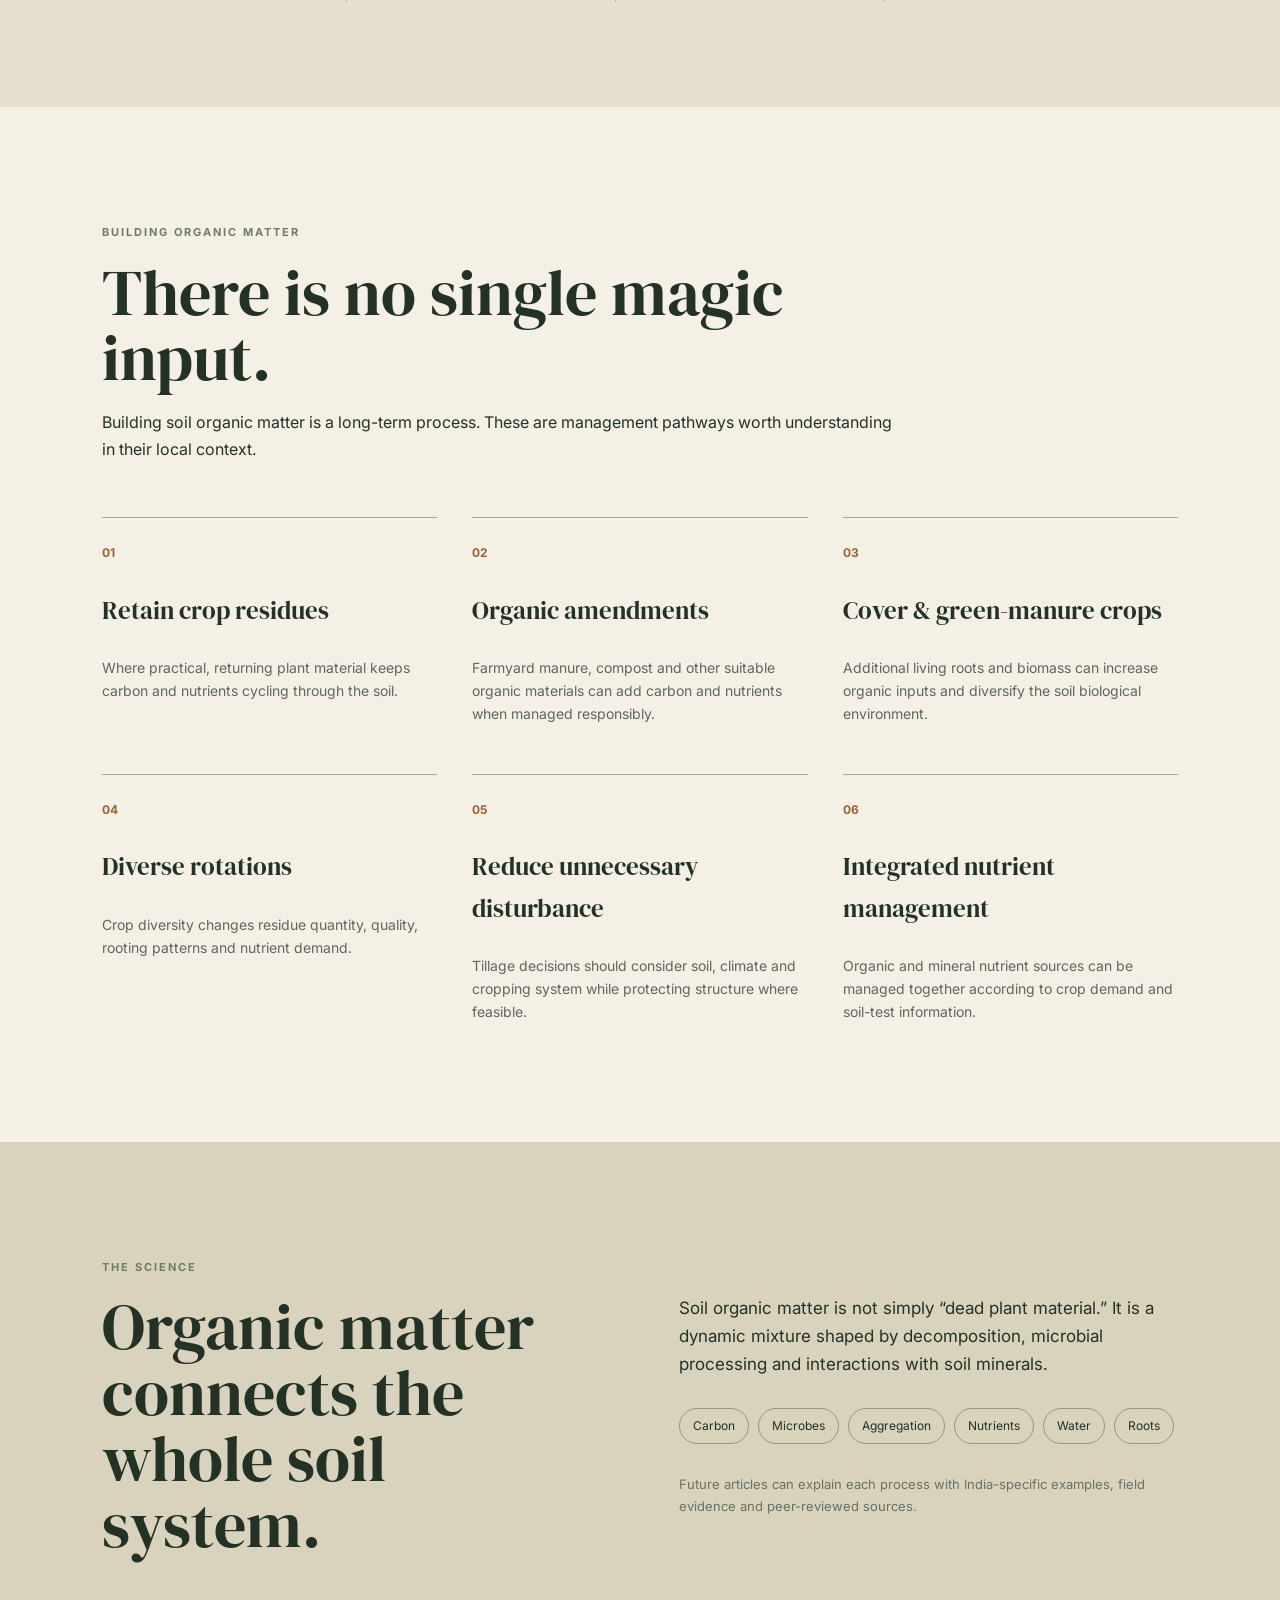
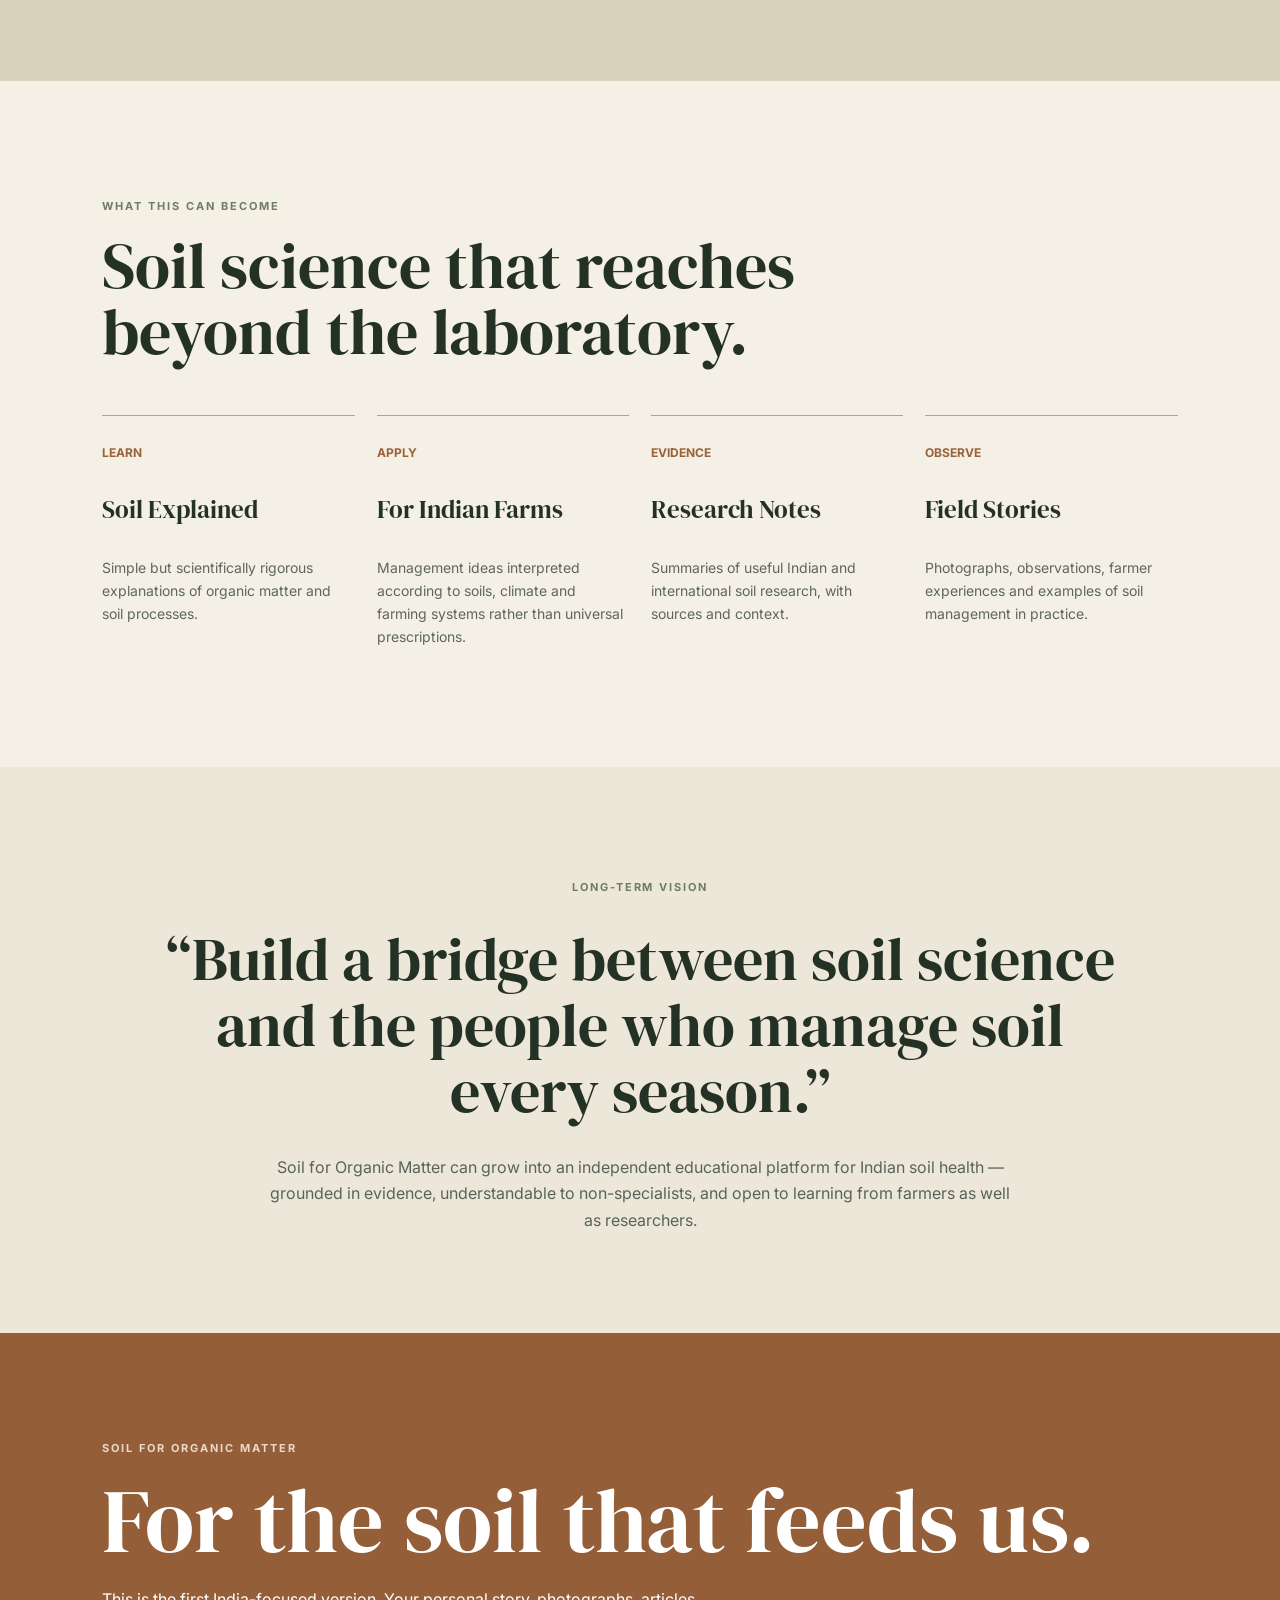
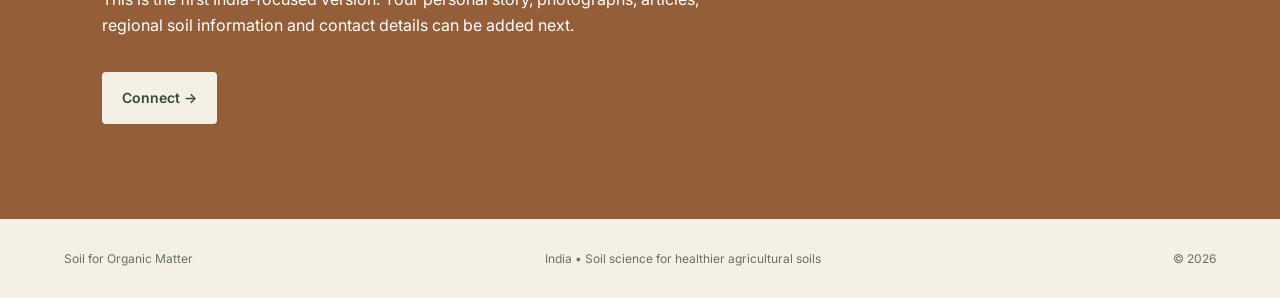
==== commit 1dec80f7: "Add 'About Me' link to navigation" ====
--- a/index.html
+++ b/index.html
@@ -15,7 +15,7 @@
   <a class="brand" href="#home"><span class="brand-mark">SOM</span><span>Soil for Organic Matter</span></a>
   <button class="menu" aria-label="Open navigation" aria-expanded="false">☰</button>
   <nav>
-    <a href="#mission">Mission</a>
+    <a href="#mission">Mission</a> <a href="#founder">About Me</a>
     <a href="#challenge">The Challenge</a>
     <a href="#build">Build SOM</a>
     <a href="#science">Science</a>
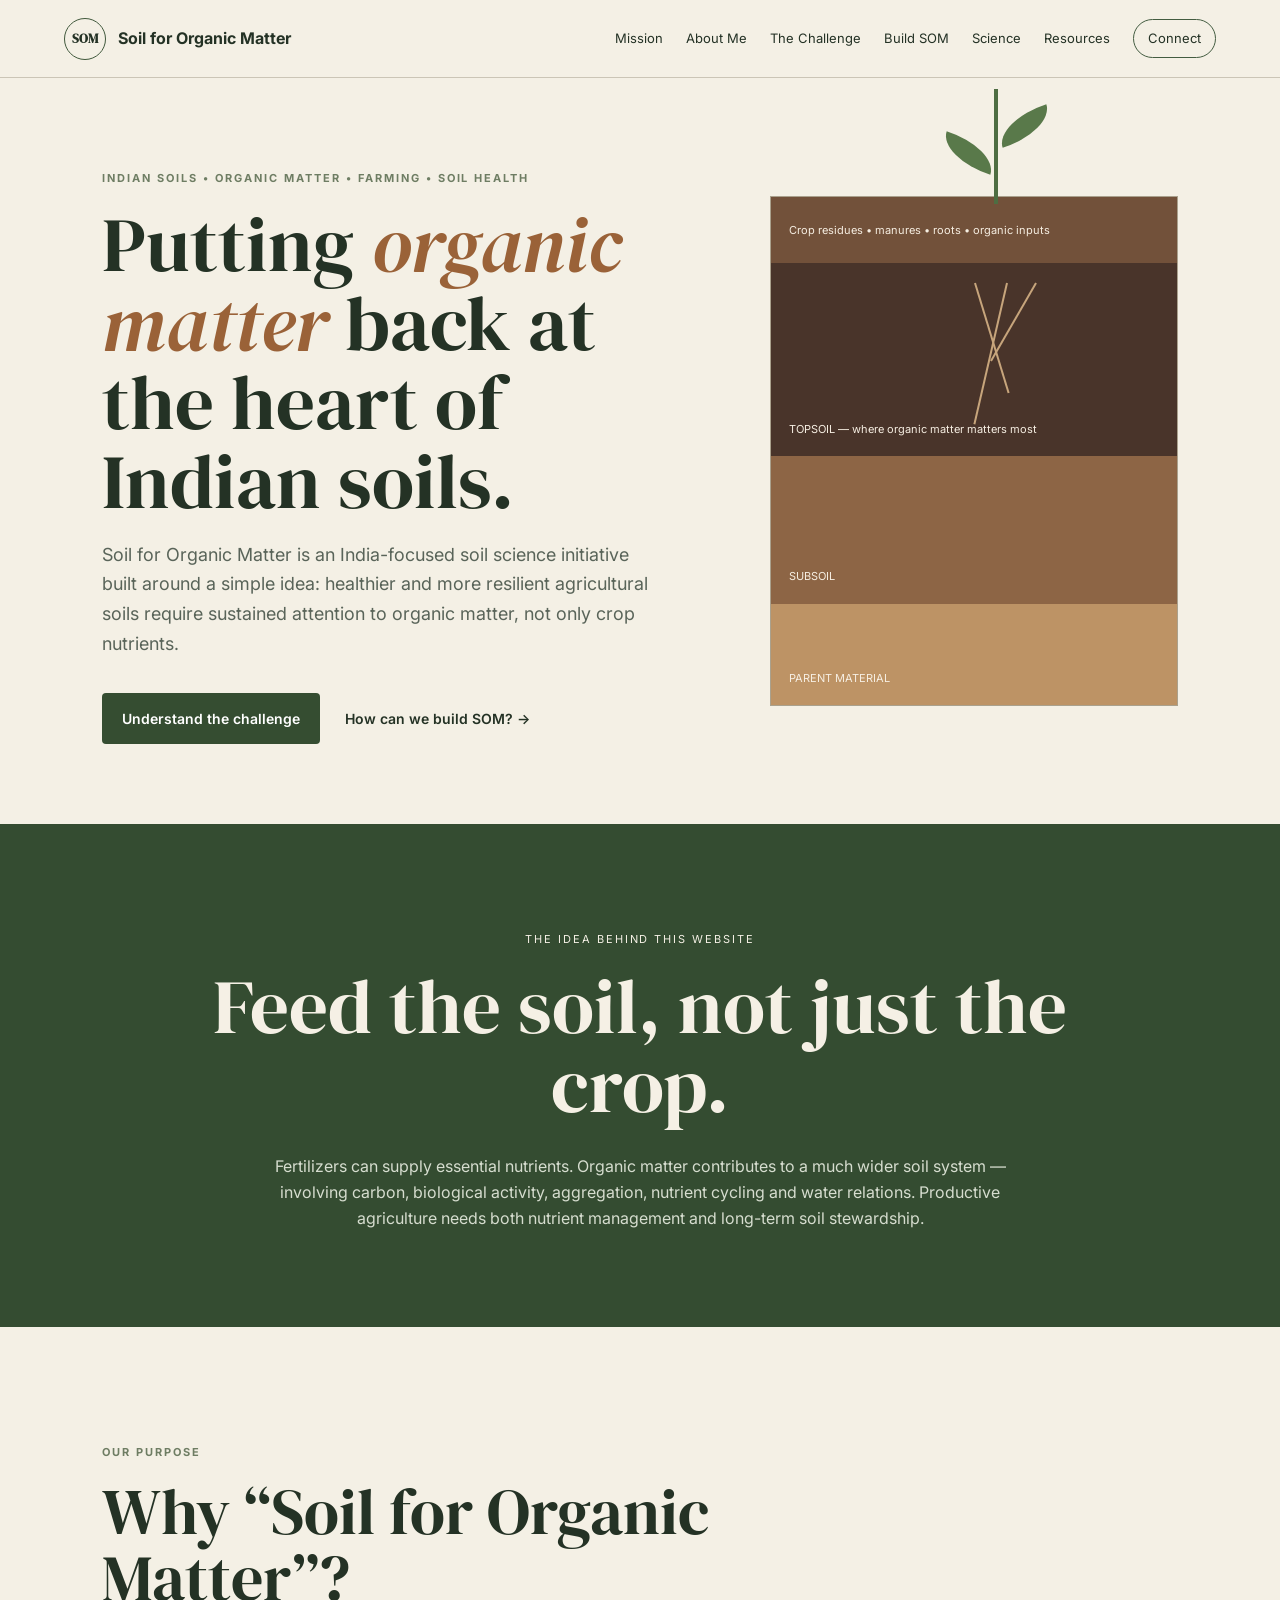
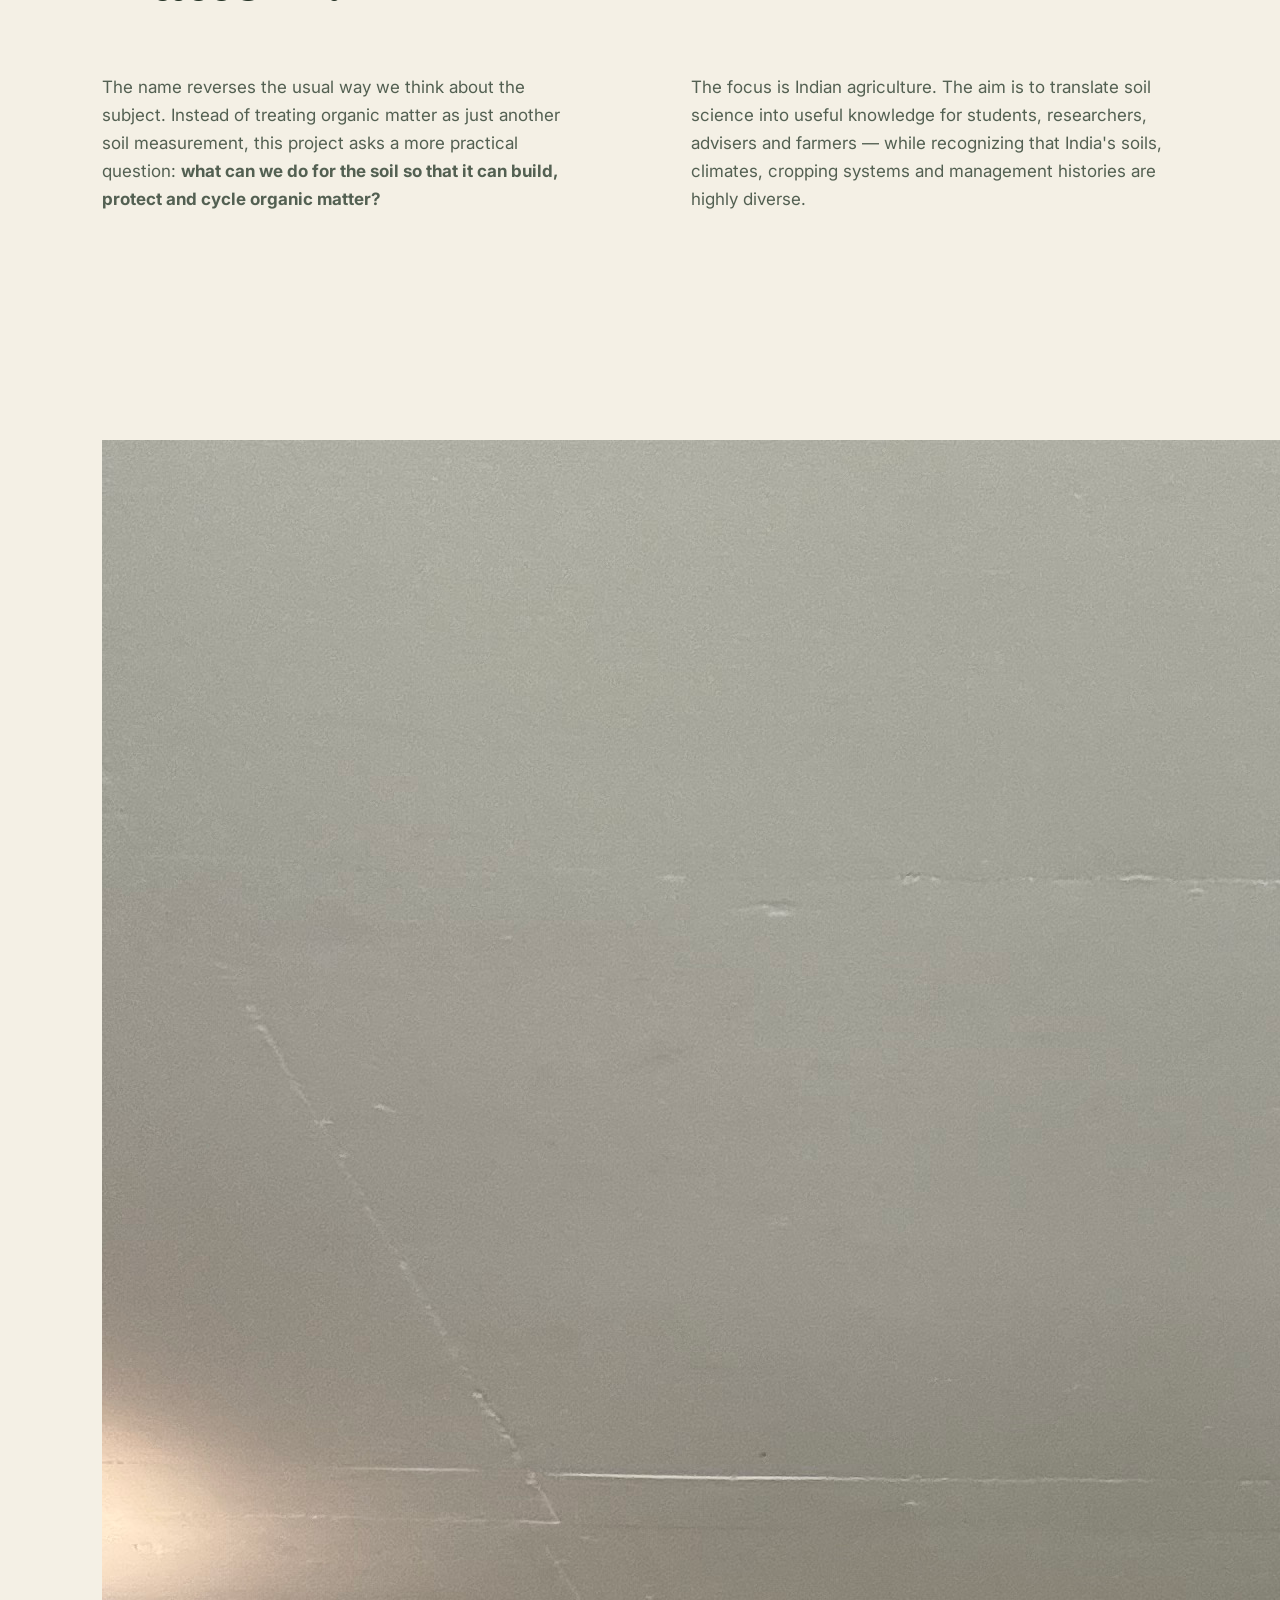
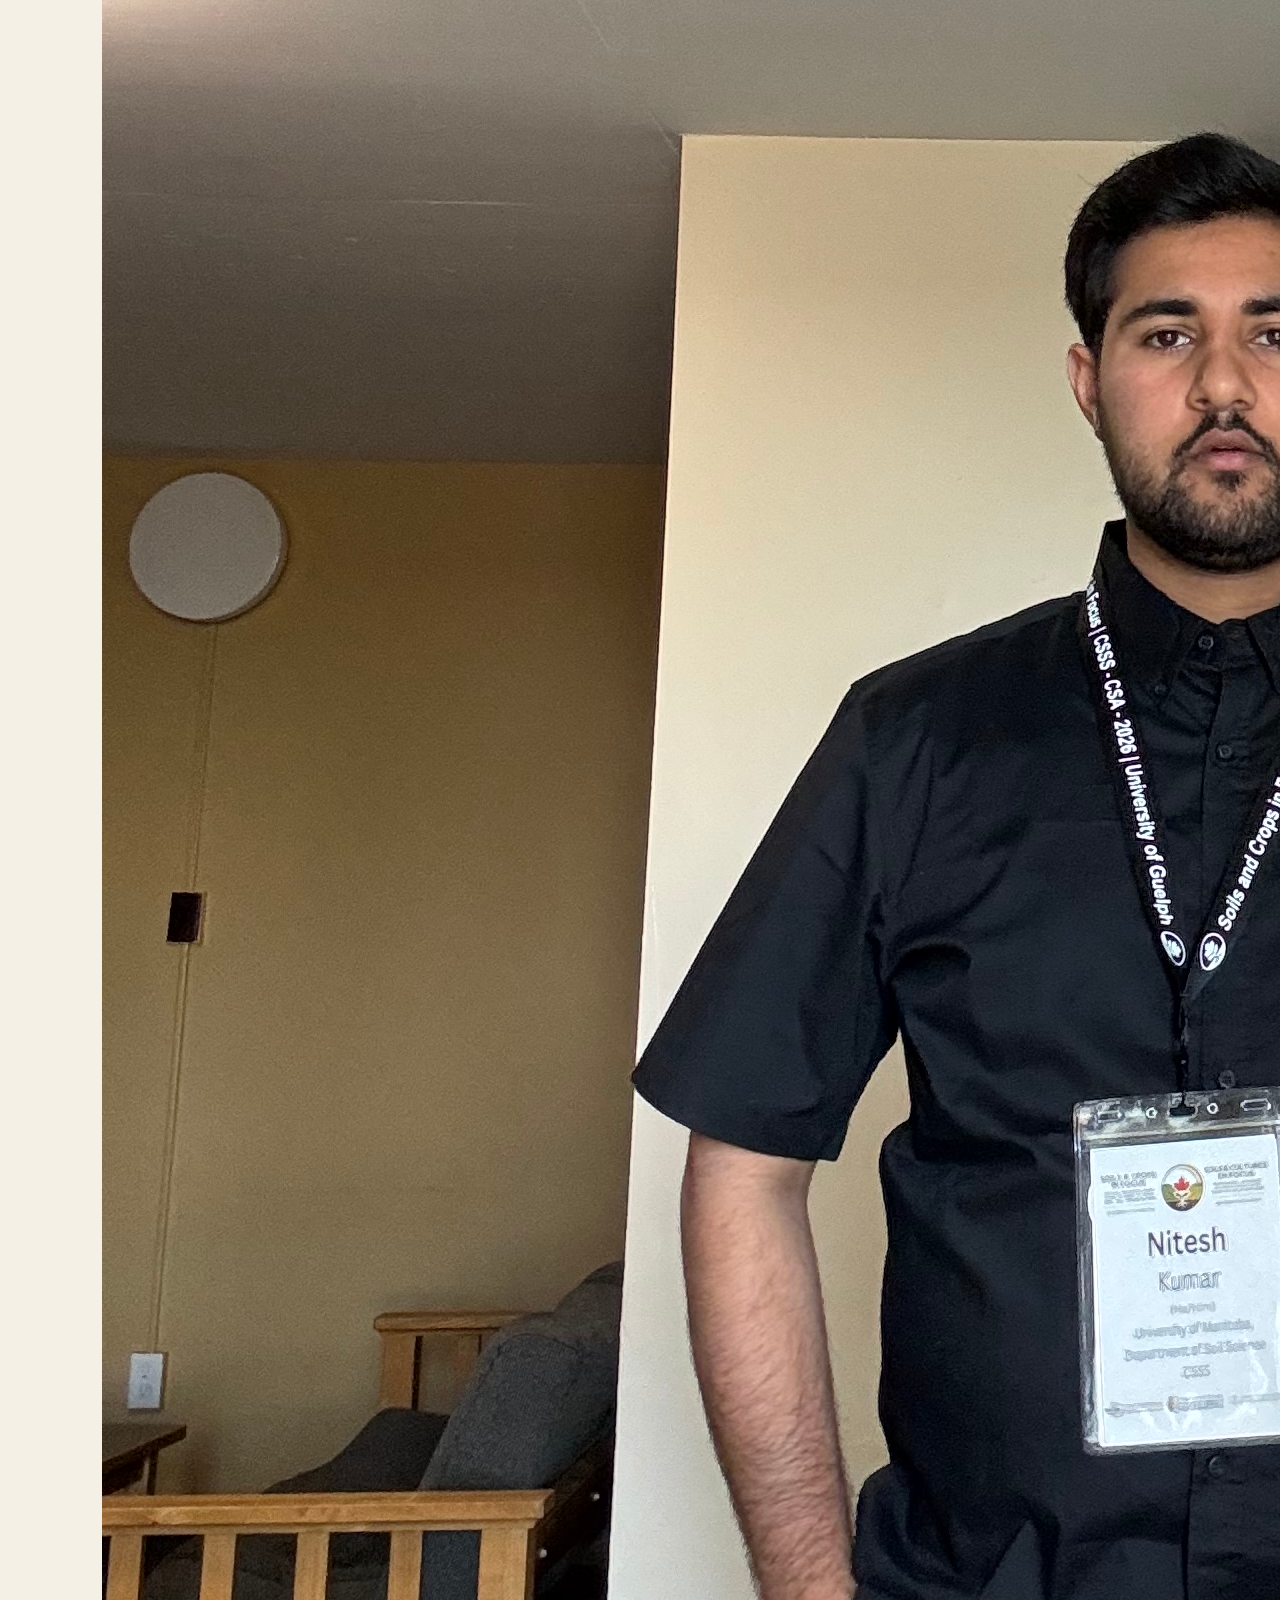
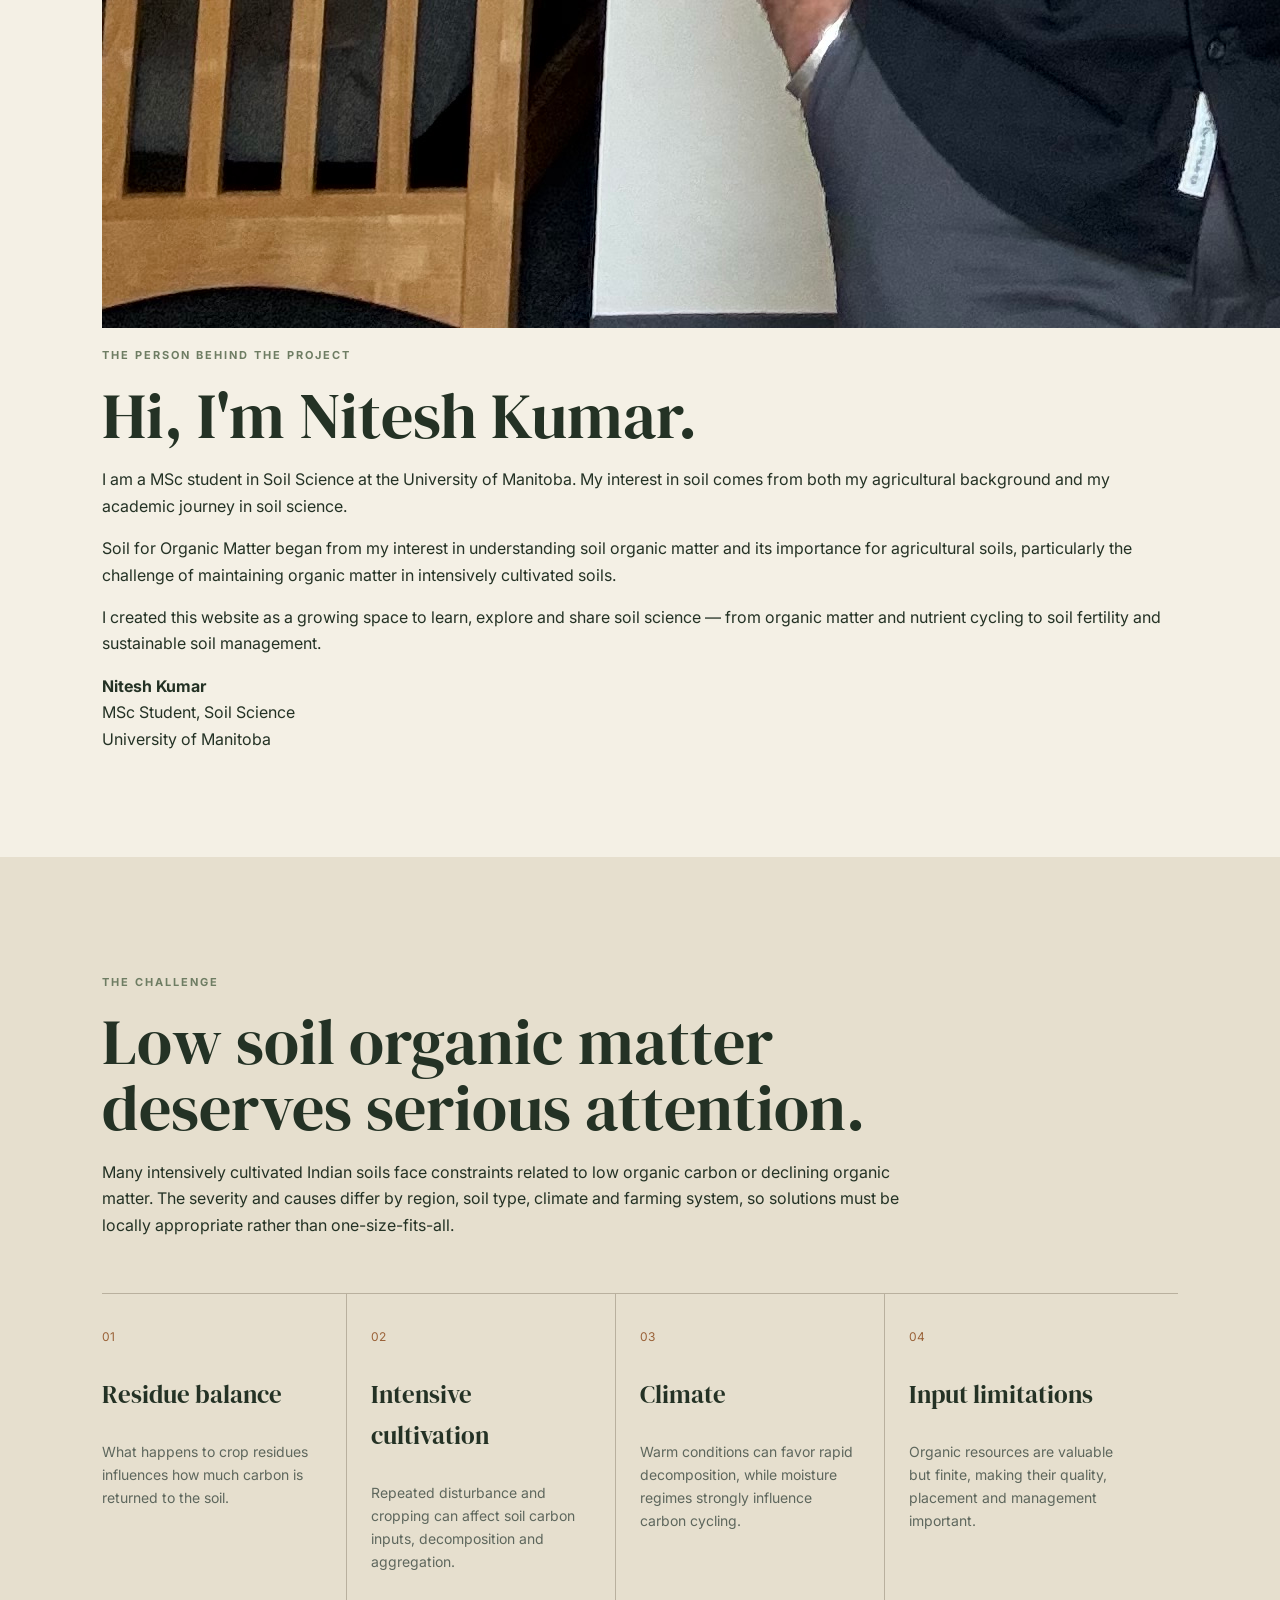
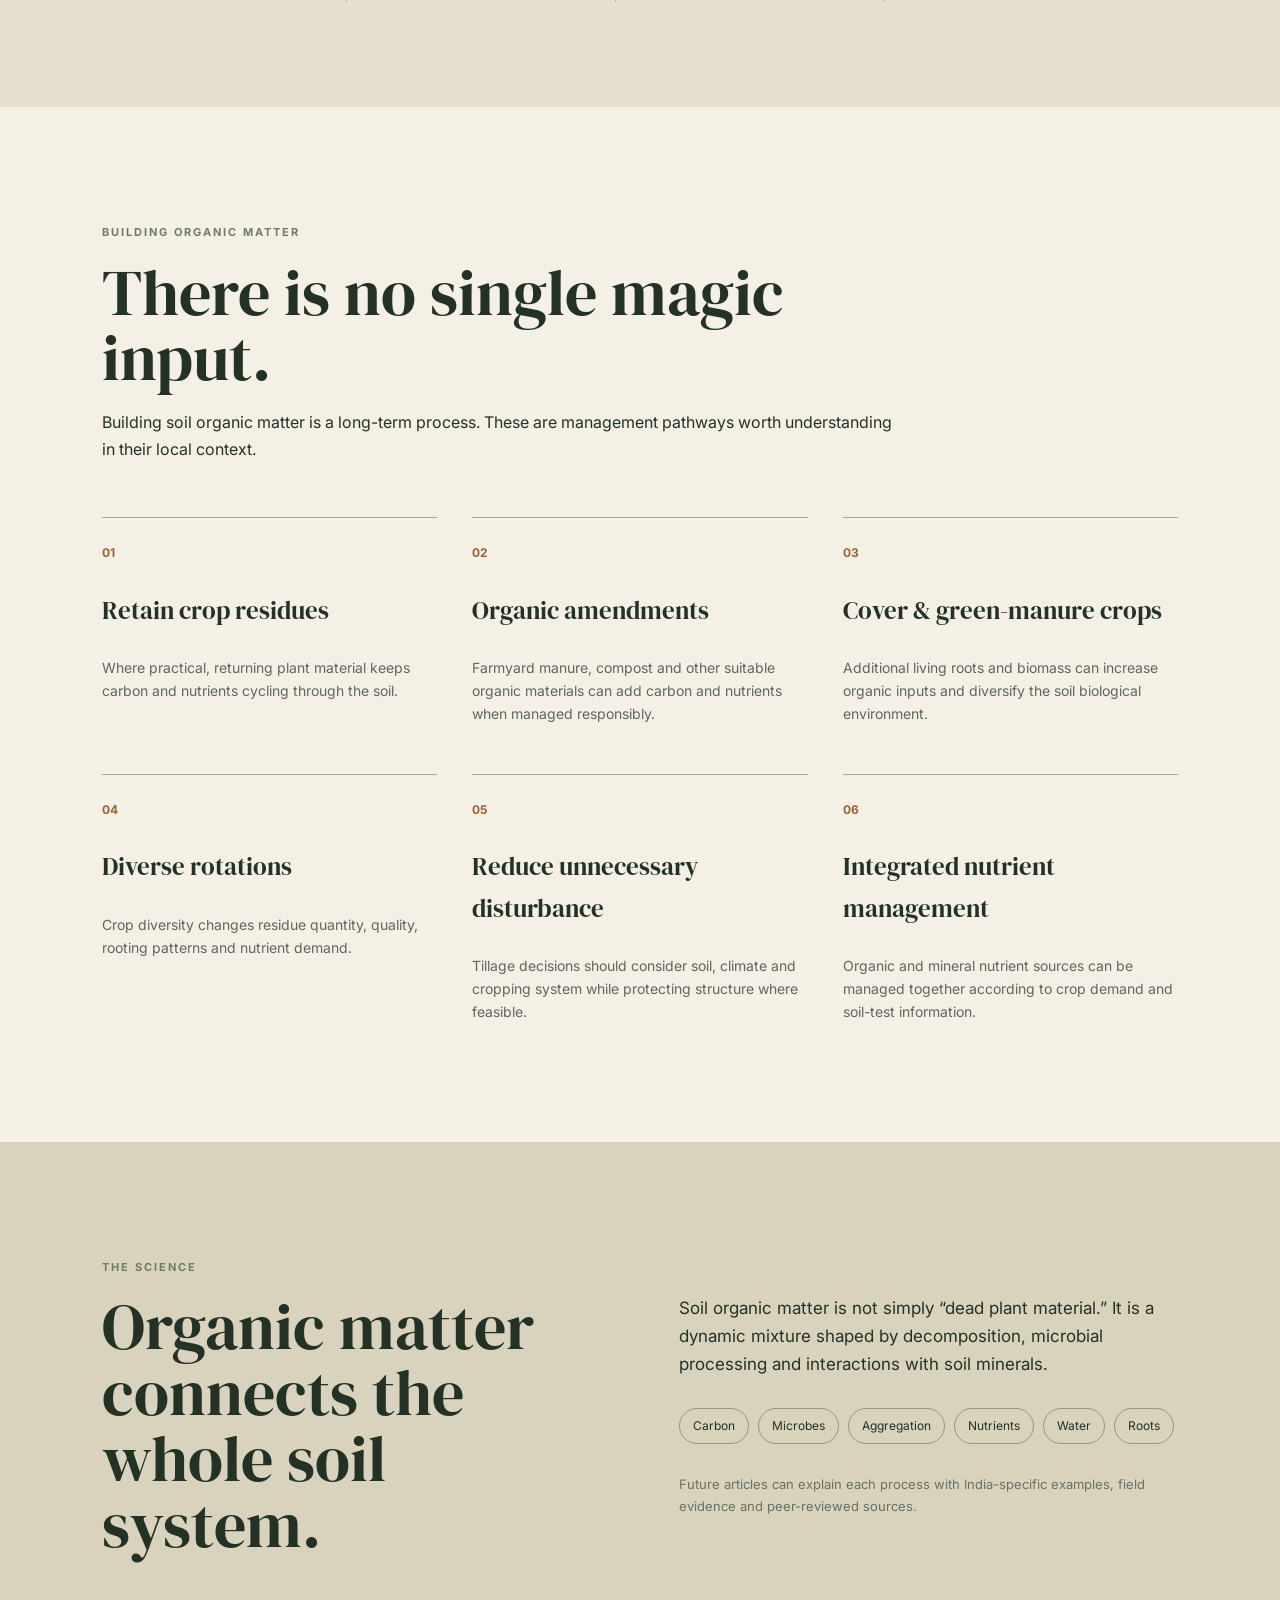
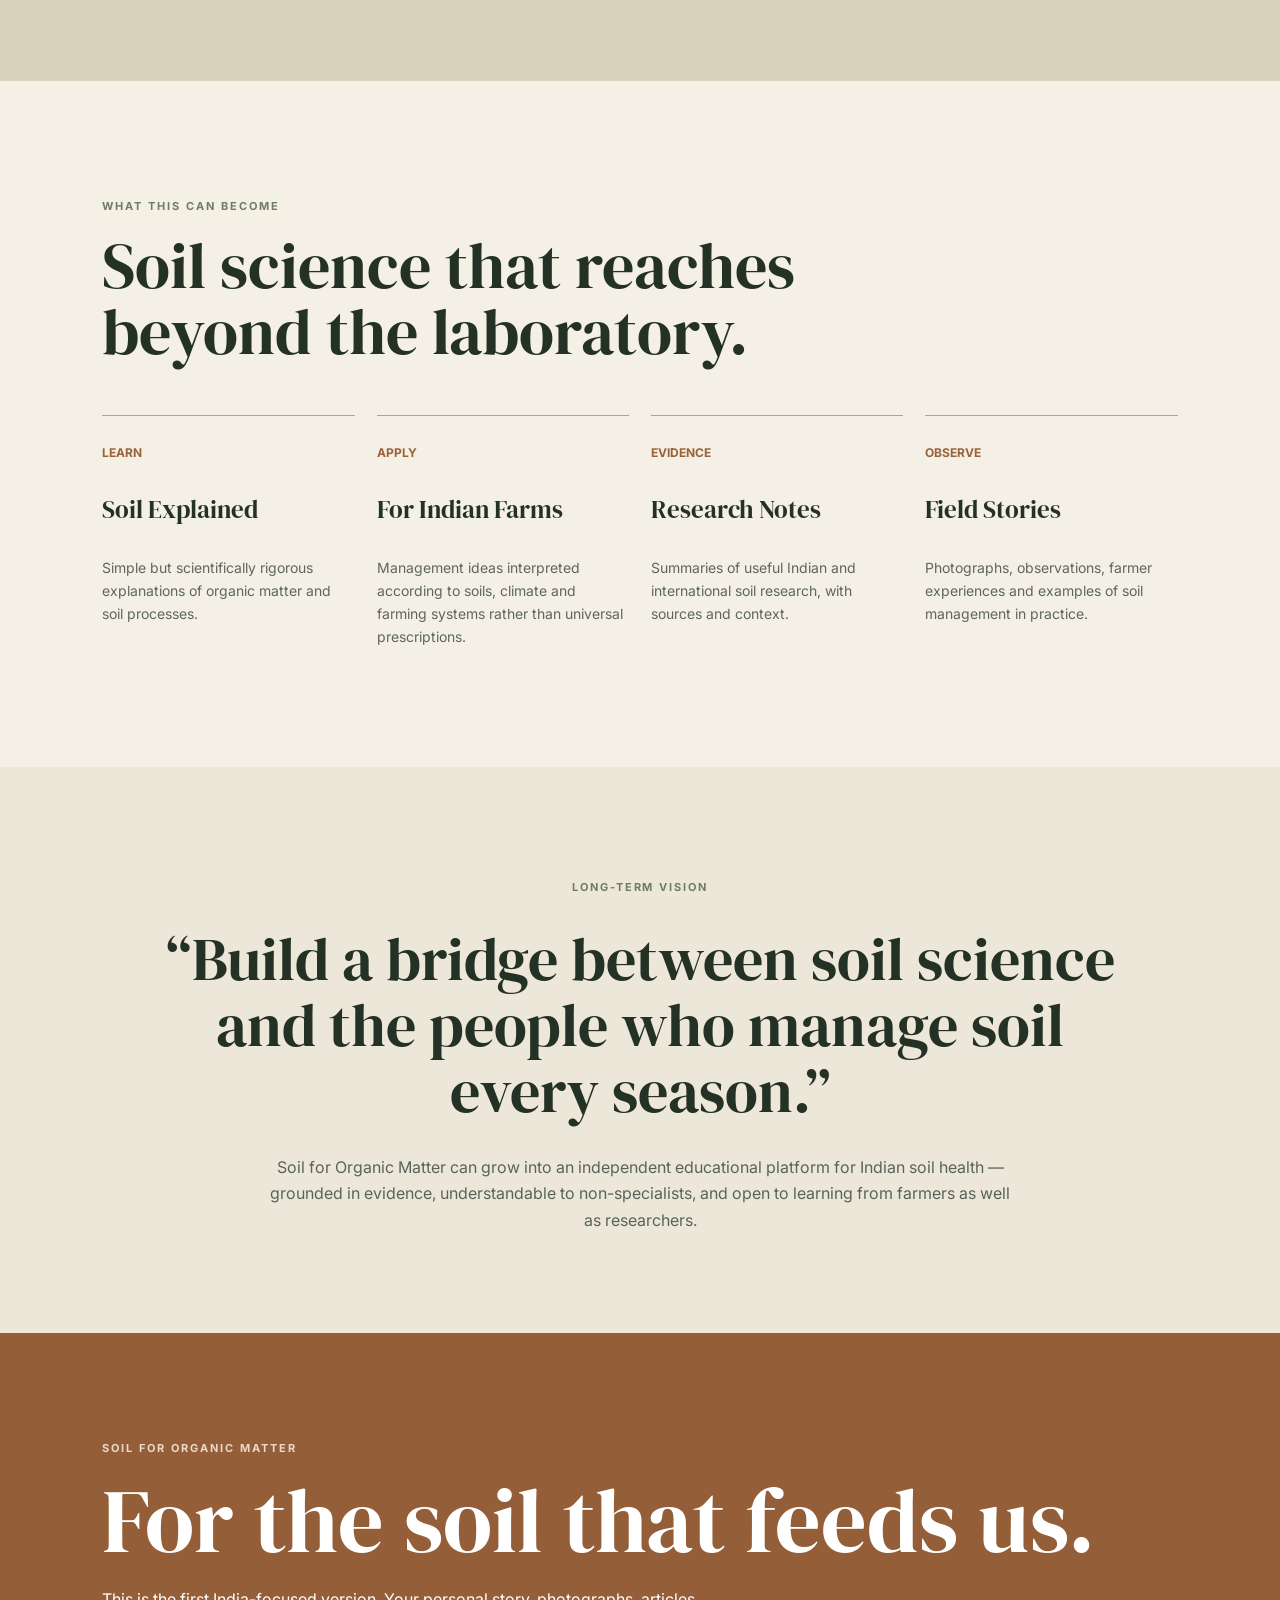
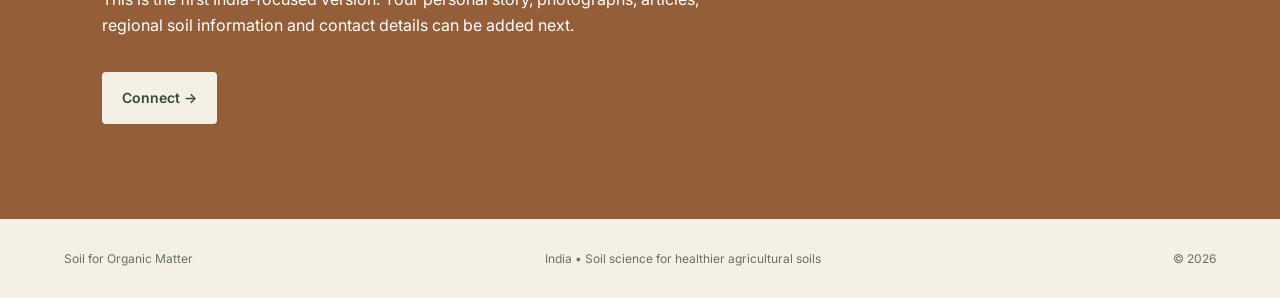
==== commit 369c2ede: "Fix typo in introduction paragraph" ====
--- a/index.html
+++ b/index.html
@@ -90,7 +90,7 @@
     <h2>Hi, I'm Nitesh Kumar.</h2>
 
     <p>
-      I am an MSc student in Soil Science at the University of Manitoba.
+      I am a MSc student in Soil Science at the University of Manitoba.
       My interest in soil comes from both my agricultural background and
       my academic journey in soil science.
     </p>
